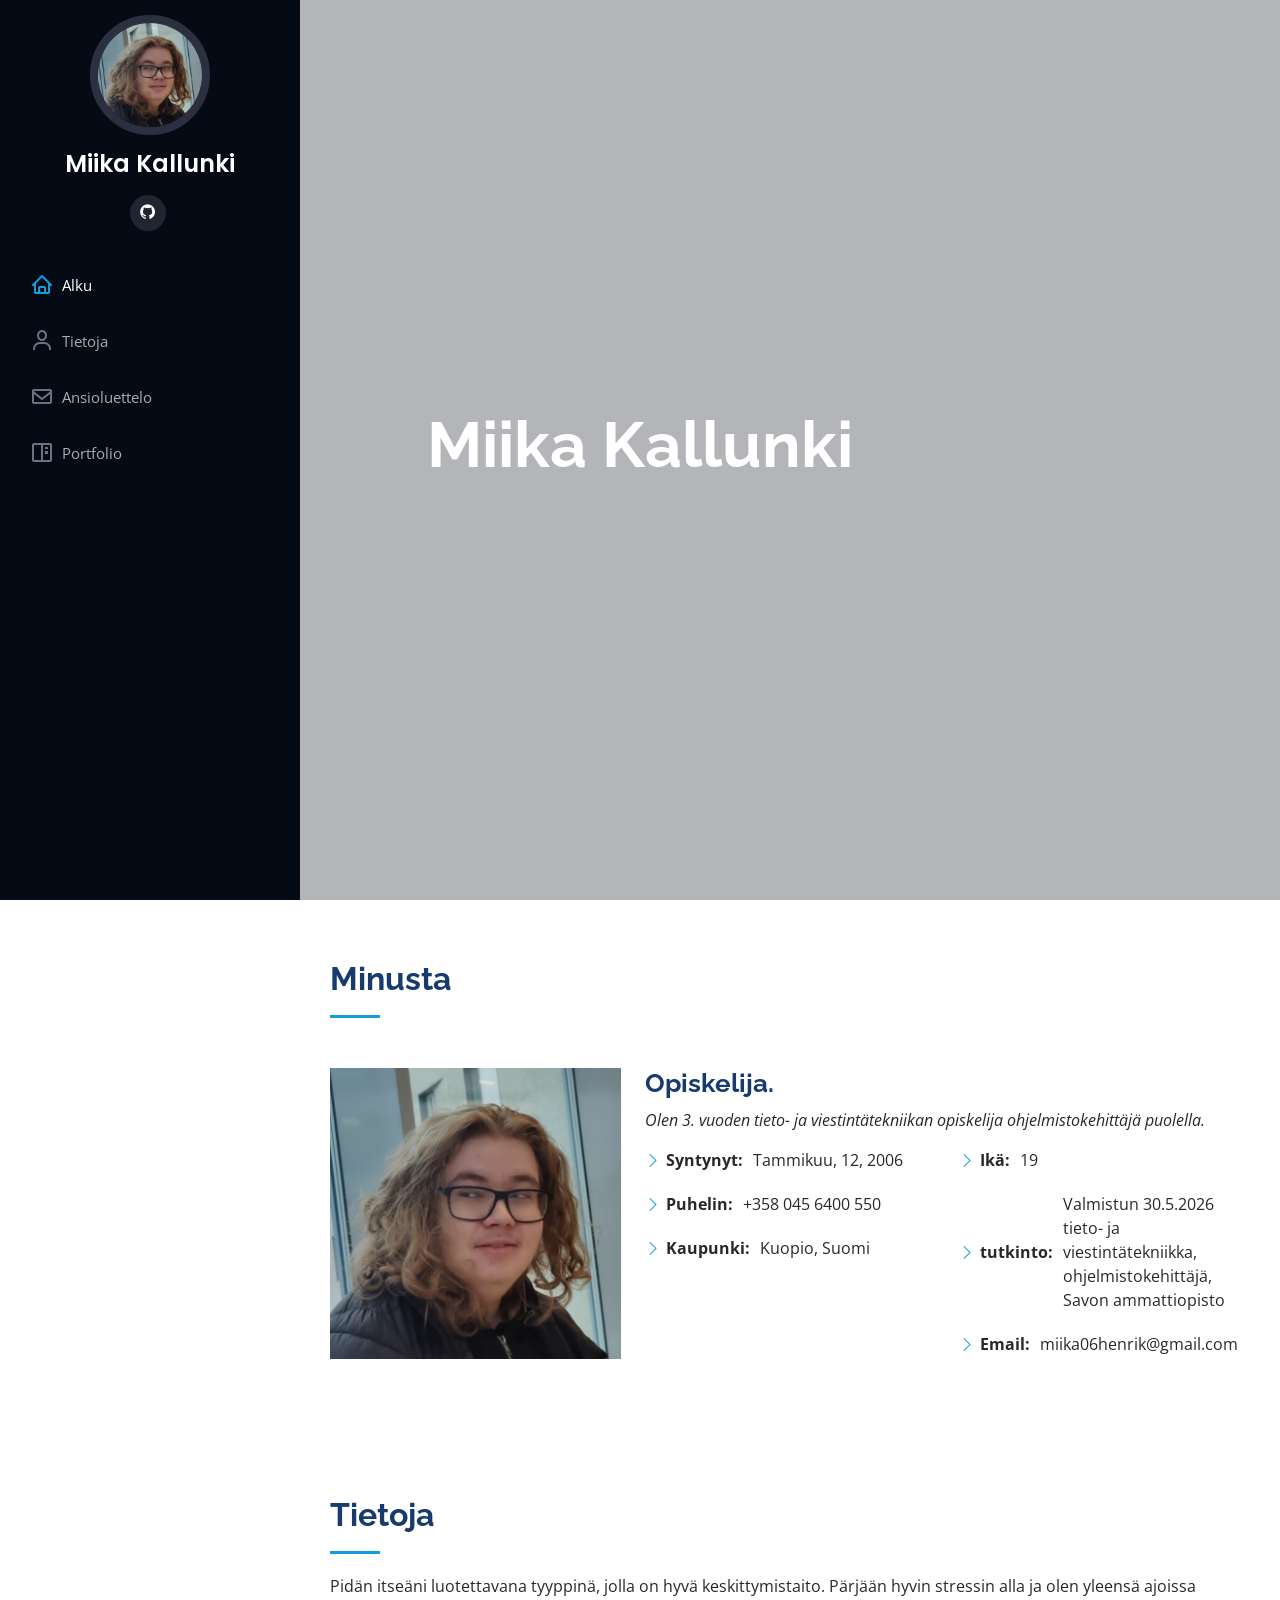
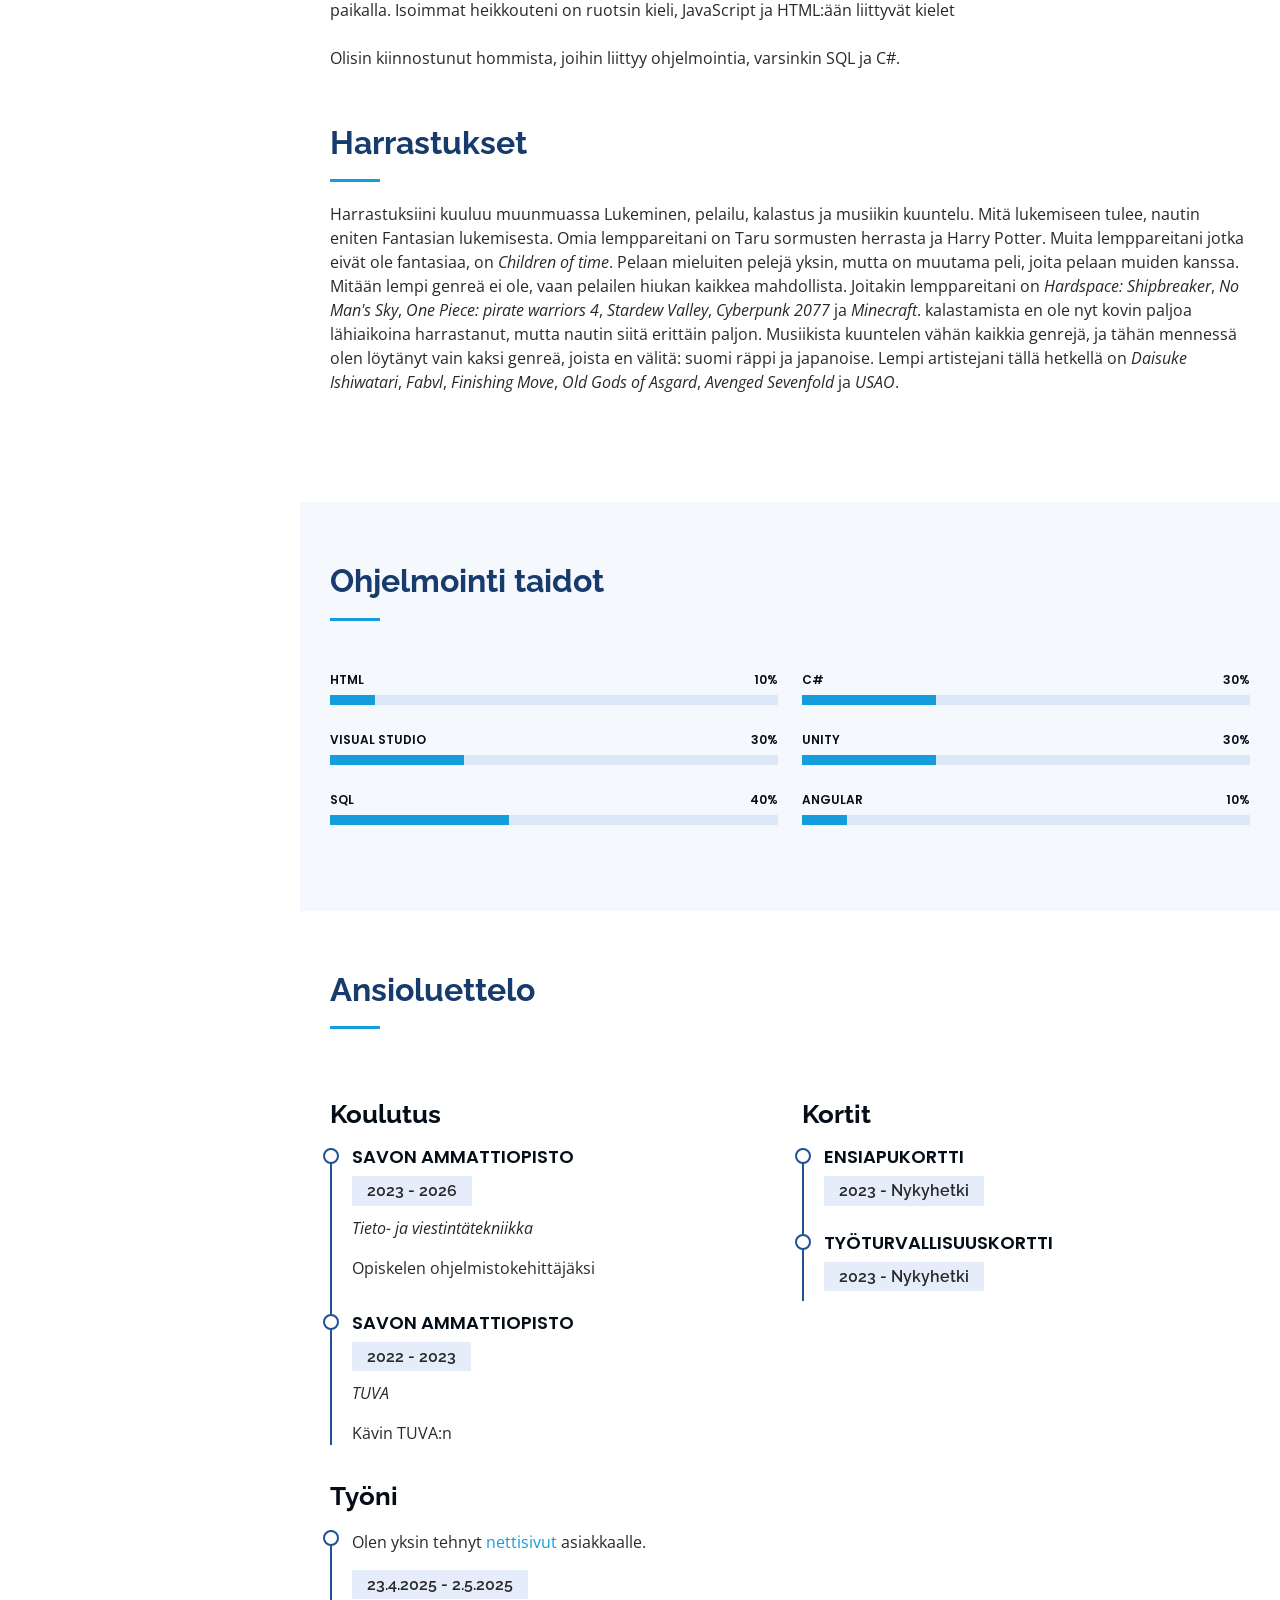
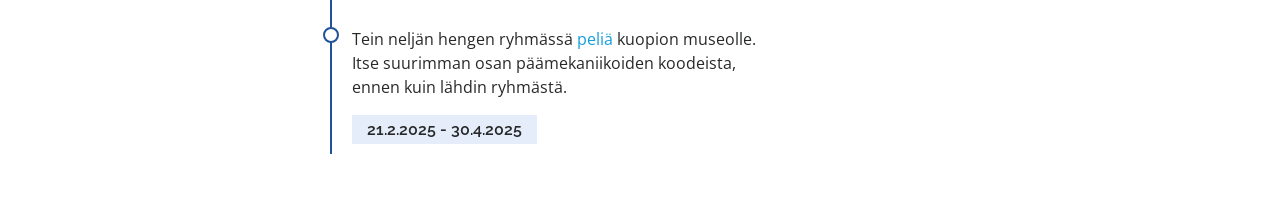
==== index.html @ 98d5ee0a "Update index.html" ====
<!DOCTYPE html>
<html lang="en">

<head>
  <meta charset="utf-8">
  <meta content="width=device-width, initial-scale=1.0" name="viewport">

  <title>Miikan CV-sivut</title>
  <meta content="" name="description">
  <meta content="" name="keywords">
  
  <!-- Google Fonts -->
  <link href="https://fonts.googleapis.com/css?family=Open+Sans:300,300i,400,400i,600,600i,700,700i|Raleway:300,300i,400,400i,500,500i,600,600i,700,700i|Poppins:300,300i,400,400i,500,500i,600,600i,700,700i" rel="stylesheet">

  <!-- Vendor CSS Files -->
  <link href="assets/vendor/aos/aos.css" rel="stylesheet">
  <link href="assets/vendor/bootstrap/css/bootstrap.min.css" rel="stylesheet">
  <link href="assets/vendor/bootstrap-icons/bootstrap-icons.css" rel="stylesheet">
  <link href="assets/vendor/boxicons/css/boxicons.min.css" rel="stylesheet">
  <link href="assets/vendor/glightbox/css/glightbox.min.css" rel="stylesheet">
  <link href="assets/vendor/swiper/swiper-bundle.min.css" rel="stylesheet">

  <!-- Template Main CSS File -->
  <link href="assets/css/style.css" rel="stylesheet">

  <!-- =======================================================
  * Template Name: iPortfolio
  * Template URL: https://bootstrapmade.com/iportfolio-bootstrap-portfolio-websites-template/
  * Updated: Mar 17 2024 with Bootstrap v5.3.3
  * Author: BootstrapMade.com
  * License: https://bootstrapmade.com/license/
  ======================================================== -->
</head>

<body>

  <!-- ======= Mobile nav toggle button ======= -->
  <i class="bi bi-list mobile-nav-toggle d-xl-none"></i>

  <!-- ======= Header ======= -->
  <header id="header">
    <div class="d-flex flex-column">

      <div class="profile">
        <img src="assets/img/Profile.jpg" alt="" class="img-fluid rounded-circle">
        <h1 class="text-light"><a href="index.html">Miika Kallunki</a></h1>
        <div class="social-links mt-3 text-center">
          <a href="https://github.com/Vassilum" class="google-plus"><i class="bx bxl-github"></i></a>
         <!-- <a href="#" class="linkedin"><i class="bx bxl-linkedin"></i></a> -->
        </div>
      </div>

      <nav id="navbar" class="nav-menu navbar">
        <ul>
          <li><a href="#hero" class="nav-link scrollto active"><i class="bx bx-home"></i> <span>Alku</span></a></li>
          <li><a href="#about" class="nav-link scrollto"><i class="bx bx-user"></i> <span>Tietoja</span></a></li>
          <li><a href="#resume" class="nav-link scrollto"><i class="bx bx-envelope"></i> <span>Ansioluettelo</span></a></li>
          <li><a href="#portfolio" class="nav-link scrollto"><i class="bx bx-book-content"></i> <span>Portfolio</span></a></li>
        </ul>
      </nav><!-- .nav-menu -->
    </div>
  </header><!-- End Header -->

  <!-- ======= Hero Section ======= -->
  <section id="hero" class="d-flex flex-column justify-content-center align-items-center">
    <div class="hero-container" data-aos="fade-in">
      <h1>Miika Kallunki</h1>
      <!--<p><span class="typed" data-typed-items=""></span></p> -->
    </div>
  </section><!-- End Hero -->

  <main id="main">

    <!-- ======= About Section ======= -->
    <section id="about" class="about">
      <div class="container">

        <div class="section-title">
          <h2>Minusta</h2>
        </div>

        <div class="row">
          <div class="col-lg-4" data-aos="fade-right">
            <img src="assets/img/Profile.jpg" class="img-fluid" alt=""> 
          </div>
          <div class="col-lg-8 pt-4 pt-lg-0 content" data-aos="fade-left">
            <h3>Opiskelija.</h3>
            <p class="fst-italic">
              Olen 3. vuoden tieto- ja viestintätekniikan opiskelija ohjelmistokehittäjä puolella.
            </p>
            <div class="row">
              <div class="col-lg-6">
                <ul>
                  <li><i class="bi bi-chevron-right"></i> <strong>Syntynyt:</strong> <span>Tammikuu, 12, 2006</span></li>
                  <li><i class="bi bi-chevron-right"></i> <strong>Puhelin:</strong> <span>+358 045 6400 550</span></li>
                  <li><i class="bi bi-chevron-right"></i> <strong>Kaupunki:</strong> <span>Kuopio, Suomi</span></li>
                </ul>
              </div>
              <div class="col-lg-6">
                <ul>
                  <li><i class="bi bi-chevron-right"></i> <strong>Ikä:</strong> <span>19</span></li>
                  <li><i class="bi bi-chevron-right"></i> <strong>tutkinto:</strong> <span>Valmistun 30.5.2026 tieto- ja viestintätekniikka, ohjelmistokehittäjä, Savon ammattiopisto</span></li>
                  <li><i class="bi bi-chevron-right"></i> <strong>Email:</strong> <span>miika06henrik@gmail.com</span></li>
                </ul>
              </div>
            </div>
            <p>
                
            </p>
          </div>
        </div>

      </div>
    </section><!-- End About Section -->

    <!-- ======= Facts Section ======= -->
    <section id="facts" class="facts">
      <div class="container">

        <div class="section-title">
          <h2>Tietoja</h2>
          <p><php> <echo>Pidän itseäni luotettavana tyyppinä, jolla on hyvä keskittymistaito. Pärjään hyvin stressin alla ja olen yleensä ajoissa paikalla. Isoimmat heikkouteni on ruotsin kieli, JavaScript ja HTML:ään liittyvät kielet</echo></php></p> <br>
          <p>Olisin kiinnostunut hommista, joihin liittyy ohjelmointia, varsinkin SQL ja C#.</p><br>
        </div>
        <div class="section-title">
          <h2>Harrastukset</h2>
            <p>
              <php>
                <echo>
                  Harrastuksiini kuuluu muunmuassa Lukeminen, pelailu, kalastus ja musiikin kuuntelu.
                </echo>
                <echo>
                  Mitä lukemiseen tulee, nautin eniten Fantasian lukemisesta. Omia lemppareitani on Taru sormusten herrasta ja Harry Potter. Muita lemppareitani jotka eivät ole fantasiaa, on <i>Children of time</i>.
                </echo>
                <echo>
                  Pelaan mieluiten pelejä yksin, mutta on muutama peli, joita pelaan muiden kanssa. Mitään lempi genreä ei ole, vaan pelailen hiukan kaikkea mahdollista. Joitakin lemppareitani on <i>Hardspace: Shipbreaker</i>, 
                  <i>No Man's Sky</i>, <i>One Piece: pirate warriors 4</i>, <i>Stardew Valley</i>, <i>Cyberpunk 2077</i> ja <i>Minecraft</i>.
                </echo>
                <echo>
                  kalastamista en ole nyt kovin paljoa lähiaikoina harrastanut, mutta nautin siitä erittäin paljon.
                </echo>
                <echo>
                  Musiikista kuuntelen vähän kaikkia genrejä, ja tähän mennessä olen löytänyt vain kaksi genreä, joista en välitä: suomi räppi ja japanoise. Lempi artistejani tällä hetkellä on <i>Daisuke Ishiwatari</i>, <i>Fabvl</i>, <i>Finishing Move</i>,
                  <i>Old Gods of Asgard</i>, <i>Avenged Sevenfold</i> ja <i>USAO</i>.
                </echo>
              </php>
            </p> 
          <br>
          <p>
            
          </p>
          <br>
        </div>
      </div>
    </section><!-- End Facts Section -->

    <!-- ======= Skills Section ======= -->
    <section id="skills" class="skills section-bg">
      <div class="container">

        <div class="section-title">
          <h2>Ohjelmointi taidot</h2>        
        </div>

        <div class="row skills-content">

          <div class="col-lg-6" data-aos="fade-up">

            <div class="progress">
              <span class="skill">Html <i class="val">10%</i></span>
              <div class="progress-bar-wrap">
                <div class="progress-bar" role="progressbar" aria-valuenow="10" aria-valuemin="0" aria-valuemax="100"></div>
              </div>
            </div>

            <div class="progress">
              <span class="skill">Visual Studio <i class="val">30%</i></span>
              <div class="progress-bar-wrap">
                <div class="progress-bar" role="progressbar" aria-valuenow="30" aria-valuemin="0" aria-valuemax="100"></div>
              </div>
            </div>

                        <div class="progress">
              <span class="skill">SQL<i class="val">40%</i></span>
              <div class="progress-bar-wrap">
                <div class="progress-bar" role="progressbar" aria-valuenow="40" aria-valuemin="0" aria-valuemax="100"></div>
              </div>
            </div>

          </div>

          <div class="col-lg-6" data-aos="fade-up" data-aos-delay="100">

            <div class="progress">
              <span class="skill">C# <i class="val">30%</i></span>
              <div class="progress-bar-wrap">
                <div class="progress-bar" role="progressbar" aria-valuenow="30" aria-valuemin="0" aria-valuemax="100"></div>
              </div>
            </div>

            <div class="progress">
              <span class="skill">Unity <i class="val">30%</i></span>
              <div class="progress-bar-wrap">
                <div class="progress-bar" role="progressbar" aria-valuenow="30" aria-valuemin="0" aria-valuemax="100"></div>
              </div>
            </div>

            <div class="progress">
              <span class="skill">Angular <i class="val">10%</i></span>
              <div class="progress-bar-wrap">
                <div class="progress-bar" role="progressbar" aria-valuenow="10" aria-valuemin="0" aria-valuemax="100"></div>
              </div>
            </div>

          </div>

        </div>

      </div>
    </section><!-- End Skills Section -->

    <!-- ======= Resume Section ======= -->
    <section id="resume" class="resume">
      <div class="container">

        <div class="section-title">
          <h2>Ansioluettelo</h2>
          </div>

        <div class="row">
          <div class="col-lg-6" data-aos="fade-up">

            <h3 class="resume-title">Koulutus</h3>
            <div class="resume-item">
              <h4>Savon ammattiopisto</h4>
              <h5>2023 - 2026</h5>
              <p><em>Tieto- ja viestintätekniikka</em></p>
              <p>Opiskelen ohjelmistokehittäjäksi</p>
            </div>
            <div class="resume-item">
              <h4>Savon ammattiopisto</h4>
              <h5>2022 - 2023</h5>
              <p><em>TUVA</em></p>
              <p>Kävin TUVA:n  </p>
            </div>
          </div>
          <div class="col-lg-6" data-aos="fade-up" data-aos-delay="100">
            <h3 class="resume-title">Kortit</h3>
            <div class="resume-item">
              <h4>Ensiapukortti</h4>
              <h5>2023 - Nykyhetki</h5>
            </div>
            <div class="resume-item">
              <h4>Työturvallisuuskortti</h4>
              <h5>2023 - Nykyhetki</h5>
            </div>
          </div>
          <div class="col-lg-6" data-aos="fade-up" data-aos-delay="100">
            <h3 class="resume-title">Työni</h3>
            <div class="resume-item">
              <p>Olen yksin tehnyt <a href="https://hellittaen.fi/" target="_blank">nettisivut</a> asiakkaalle.</p>
              <h5>23.4.2025 - 2.5.2025</h5>
            </div>
            <div class="resume-item">
              <p>Tein neljän hengen ryhmässä <a href="https://vassilum.itch.io/museum-demo?secret=z2NEr09Q3dQIlM4OSrsO263rThw" target="_blank">peliä</a> kuopion museolle. Itse suurimman osan päämekaniikoiden koodeista, ennen kuin lähdin ryhmästä.</p>
              <h5>21.2.2025 - 30.4.2025</h5>
            </div>
          </div>
        </div>

      </div>
    </section><!-- End Resume Section -->

    <!-- ======= Portfolio Section ======= -->
  <!--  <section id="portfolio" class="portfolio section-bg">
      <div class="container">

        <div class="section-title">
          <h2>Portfolio</h2>
          <p>Olen yksin tehnyt <a href="https://hellittaen.fi/" target="_blank">nettisivut</a> asiakkaalle. </p>
          <p>Tein neljän hengen ryhmässä <a href="https://vassilum.itch.io/museum-demo?secret=z2NEr09Q3dQIlM4OSrsO263rThw" target="_blank">peliä</a> kuopion museolle. Itse suurimman osan päämekaniikoiden koodeista, ennen kuin lähdin ryhmästä.</p>
        </div>
      </div>
    </section>    
    <!-- End Portfolio Section -->

    <!-- ======= Services Section ======= -->
    <!--- <section id="services" class="services">
      <div class="container">

        <div class="section-title">
          <h2>Koulu</h2>
          <p>Käyn koulua Savon ammattiopistossa</p>
          <p><iframe src="https://www.google.com/maps/embed?pb=!1m14!1m12!1m3!1d14542.088757315216!2d27.618207899999994!3d62.896456199999996!2m3!1f0!2f0!3f0!3m2!1i1024!2i768!4f13.1!5e0!3m2!1sfi!2sfi!4v1713850083255!5m2!1sfi!2sfi" width="600" height="450" style="border:0;" allowfullscreen="" loading="lazy" referrerpolicy="no-referrer-when-downgrade"></iframe></p>
        </div>
      </div>
    </section> -->
    
    <!-- End Services Section -->

    <!-- ======= Testimonials Section ======= -->
   <!-- <section id="testimonials" class="testimonials section-bg">
      <div class="container">

        <div class="section-title">
          <h2>Testimonials</h2>
          <p>Magnam dolores commodi suscipit. Necessitatibus eius consequatur ex aliquid fuga eum quidem. Sit sint consectetur velit. Quisquam quos quisquam cupiditate. Et nemo qui impedit suscipit alias ea. Quia fugiat sit in iste officiis commodi quidem hic quas.</p>
        </div>

        <div class="testimonials-slider swiper" data-aos="fade-up" data-aos-delay="100">
          <div class="swiper-wrapper">

            <div class="swiper-slide">
              <div class="testimonial-item" data-aos="fade-up">
                <p>
                  <i class="bx bxs-quote-alt-left quote-icon-left"></i>
                  Proin iaculis purus consequat sem cure digni ssim donec porttitora entum suscipit rhoncus. Accusantium quam, ultricies eget id, aliquam eget nibh et. Maecen aliquam, risus at semper.
                  <i class="bx bxs-quote-alt-right quote-icon-right"></i>
                </p>
                <img src="assets/img/testimonials/testimonials-1.jpg" class="testimonial-img" alt="">
                <h3>Saul Goodman</h3>
                <h4>Ceo &amp; Founder</h4>
              </div>
            </div>  <-- End testimonial item --

            <div class="swiper-slide">
              <div class="testimonial-item" data-aos="fade-up" data-aos-delay="100">
                <p>
                  <i class="bx bxs-quote-alt-left quote-icon-left"></i>
                  Export tempor illum tamen malis malis eram quae irure esse labore quem cillum quid cillum eram malis quorum velit fore eram velit sunt aliqua noster fugiat irure amet legam anim culpa.
                  <i class="bx bxs-quote-alt-right quote-icon-right"></i>
                </p>
                <img src="assets/img/testimonials/testimonials-2.jpg" class="testimonial-img" alt="">
                <h3>Sara Wilsson</h3>
                <h4>Designer</h4>
              </div>
            </div>  <-- End testimonial item --

            <div class="swiper-slide">
              <div class="testimonial-item" data-aos="fade-up" data-aos-delay="200">
                <p>
                  <i class="bx bxs-quote-alt-left quote-icon-left"></i>
                  Enim nisi quem export duis labore cillum quae magna enim sint quorum nulla quem veniam duis minim tempor labore quem eram duis noster aute amet eram fore quis sint minim.
                  <i class="bx bxs-quote-alt-right quote-icon-right"></i>
                </p>
                <img src="assets/img/testimonials/testimonials-3.jpg" class="testimonial-img" alt="">
                <h3>Jena Karlis</h3>
                <h4>Store Owner</h4>
              </div>
            </div>  <-- End testimonial item --

            <div class="swiper-slide">
              <div class="testimonial-item" data-aos="fade-up" data-aos-delay="300">
                <p>
                  <i class="bx bxs-quote-alt-left quote-icon-left"></i>
                  Fugiat enim eram quae cillum dolore dolor amet nulla culpa multos export minim fugiat minim velit minim dolor enim duis veniam ipsum anim magna sunt elit fore quem dolore labore illum veniam.
                  <i class="bx bxs-quote-alt-right quote-icon-right"></i>
                </p>
                <img src="assets/img/testimonials/testimonials-4.jpg" class="testimonial-img" alt="">
                <h3>Matt Brandon</h3>
                <h4>Freelancer</h4>
              </div>
            </div>  <-- End testimonial item -->
              <!--
            <div class="swiper-slide">
              <div class="testimonial-item" data-aos="fade-up" data-aos-delay="400">
                <p>
                  <i class="bx bxs-quote-alt-left quote-icon-left"></i>
                  Quis quorum aliqua sint quem legam fore sunt eram irure aliqua veniam tempor noster veniam enim culpa labore duis sunt culpa nulla illum cillum fugiat legam esse veniam culpa fore nisi cillum quid.
                  <i class="bx bxs-quote-alt-right quote-icon-right"></i>
                </p>
                <img src="assets/img/testimonials/testimonials-5.jpg" class="testimonial-img" alt="">
                <h3>John Larson</h3>
                <h4>Entrepreneur</h4>
              </div>
            </div>
            <-- End testimonial item ->

          </div>
          <div class="swiper-pagination"></div>
        </div>

      </div>
    </section>      
    
    <-- End Testimonials Section -->

  </main><!-- End #main -->

  <a href="#" class="back-to-top d-flex align-items-center justify-content-center"><i class="bi bi-arrow-up-short"></i></a>

  <!-- Vendor JS Files -->
  <script src="assets/vendor/purecounter/purecounter_vanilla.js"></script>
  <script src="assets/vendor/aos/aos.js"></script>
  <script src="assets/vendor/bootstrap/js/bootstrap.bundle.min.js"></script>
  <script src="assets/vendor/glightbox/js/glightbox.min.js"></script>
  <script src="assets/vendor/isotope-layout/isotope.pkgd.min.js"></script>
  <script src="assets/vendor/swiper/swiper-bundle.min.js"></script>
  <script src="assets/vendor/typed.js/typed.umd.js"></script>
  <script src="assets/vendor/waypoints/noframework.waypoints.js"></script>
  <script src="assets/vendor/php-email-form/validate.js"></script>

  <!-- Template Main JS File -->
  <script src="assets/js/main.js"></script>

</body>

</html>
---- assets/css/style.css ----
/**
* Template Name: iPortfolio
* Template URL: https://bootstrapmade.com/iportfolio-bootstrap-portfolio-websites-template/
* Updated: Mar 17 2024 with Bootstrap v5.3.3
* Author: BootstrapMade.com
* License: https://bootstrapmade.com/license/
*/

/*--------------------------------------------------------------
# General
--------------------------------------------------------------*/
body {
  font-family: "Open Sans", sans-serif;
  color: #272829;
}

a {
  color: #149ddd;
  text-decoration: none;
}

a:hover {
  color: #37b3ed;
  text-decoration: none;
}

h1,
h2,
h3,
h4,
h5,
h6 {
  font-family: "Raleway", sans-serif;
}

/*--------------------------------------------------------------
# Back to top button
--------------------------------------------------------------*/
.back-to-top {
  position: fixed;
  visibility: hidden;
  opacity: 0;
  right: 15px;
  bottom: 15px;
  z-index: 996;
  background: #149ddd;
  width: 40px;
  height: 40px;
  border-radius: 50px;
  transition: all 0.4s;
}

.back-to-top i {
  font-size: 28px;
  color: #fff;
  line-height: 0;
}

.back-to-top:hover {
  background: #2eafec;
  color: #fff;
}

.back-to-top.active {
  visibility: visible;
  opacity: 1;
}

/*--------------------------------------------------------------
# Header
--------------------------------------------------------------*/
#header {
  position: fixed;
  top: 0;
  left: 0;
  bottom: 0;
  width: 300px;
  transition: all ease-in-out 0.5s;
  z-index: 9997;
  transition: all 0.5s;
  padding: 0 15px;
  background: #040b14;
  overflow-y: auto;
}

#header .profile img {
  margin: 15px auto;
  display: block;
  width: 120px;
  border: 8px solid #2c2f3f;
}

#header .profile h1 {
  font-size: 24px;
  margin: 0;
  padding: 0;
  font-weight: 600;
  -moz-text-align-last: center;
  text-align-last: center;
  font-family: "Poppins", sans-serif;
}

#header .profile h1 a,
#header .profile h1 a:hover {
  color: #fff;
  text-decoration: none;
}

#header .profile .social-links a {
  font-size: 18px;
  display: inline-block;
  background: #212431;
  color: #fff;
  line-height: 1;
  padding: 8px 0;
  margin-right: 4px;
  border-radius: 50%;
  text-align: center;
  width: 36px;
  height: 36px;
  transition: 0.3s;
}

#header .profile .social-links a:hover {
  background: #149ddd;
  color: #fff;
  text-decoration: none;
}

#main {
  margin-left: 300px;
}

.container,
.container-fluid {
  padding-left: 30px;
  padding-right: 30px;
}

@media (max-width: 1199px) {
  #header {
    left: -300px;
  }

  #main {
    margin-left: 0;
  }

  .container,
  .container-fluid {
    padding-left: 12px;
    padding-right: 12px;
  }
}

/*--------------------------------------------------------------
# Navigation Menu
--------------------------------------------------------------*/
/* Desktop Navigation */
.nav-menu {
  padding: 30px 0 0 0;
}

.nav-menu * {
  margin: 0;
  padding: 0;
  list-style: none;
}

.nav-menu>ul>li {
  position: relative;
  white-space: nowrap;
}

.nav-menu a,
.nav-menu a:focus {
  display: flex;
  align-items: center;
  color: #a8a9b4;
  padding: 12px 15px;
  margin-bottom: 8px;
  transition: 0.3s;
  font-size: 15px;
}

.nav-menu a i,
.nav-menu a:focus i {
  font-size: 24px;
  padding-right: 8px;
  color: #6f7180;
}

.nav-menu a:hover,
.nav-menu .active,
.nav-menu .active:focus,
.nav-menu li:hover>a {
  text-decoration: none;
  color: #fff;
}

.nav-menu a:hover i,
.nav-menu .active i,
.nav-menu .active:focus i,
.nav-menu li:hover>a i {
  color: #149ddd;
}

/* Mobile Navigation */
.mobile-nav-toggle {
  position: fixed;
  right: 15px;
  top: 15px;
  z-index: 9998;
  border: 0;
  font-size: 24px;
  transition: all 0.4s;
  outline: none !important;
  background-color: #149ddd;
  color: #fff;
  width: 40px;
  height: 40px;
  display: inline-flex;
  align-items: center;
  justify-content: center;
  line-height: 0;
  border-radius: 50px;
  cursor: pointer;
}

.mobile-nav-active {
  overflow: hidden;
}

.mobile-nav-active #header {
  left: 0;
}

/*--------------------------------------------------------------
# Hero Section
--------------------------------------------------------------*/
#hero {
  width: 100%;
  height: 100vh;
  background: url("assets/img/Herobg.jpg") top center;
  background-size: cover;
}

#hero:before {
  content: "";
  background: rgba(5, 13, 24, 0.3);
  position: absolute;
  bottom: 0;
  top: 0;
  left: 0;
  right: 0;
  z-index: 1;
}

#hero .hero-container {
  position: relative;
  z-index: 2;
  min-width: 300px;
}

#hero h1 {
  margin: 0 0 10px 0;
  font-size: 64px;
  font-weight: 700;
  line-height: 56px;
  color: #fff;
}

#hero p {
  color: #fff;
  margin-bottom: 50px;
  font-size: 26px;
  font-family: "Poppins", sans-serif;
}

#hero p span {
  color: #fff;
  padding-bottom: 4px;
  letter-spacing: 1px;
  border-bottom: 3px solid #149ddd;
}

@media (min-width: 1024px) {
  #hero {
    background-attachment: fixed;
  }
}

@media (max-width: 768px) {
  #hero h1 {
    font-size: 28px;
    line-height: 36px;
  }

  #hero h2 {
    font-size: 18px;
    line-height: 24px;
    margin-bottom: 30px;
  }
}

/*--------------------------------------------------------------
# Sections General
--------------------------------------------------------------*/
section {
  padding: 60px 0;
  overflow: hidden;
}

.section-bg {
  background: #f5f8fd;
}

.section-title {
  padding-bottom: 30px;
}

.section-title h2 {
  font-size: 32px;
  font-weight: bold;
  margin-bottom: 20px;
  padding-bottom: 20px;
  position: relative;
  color: #173b6c;
}

.section-title h2::after {
  content: "";
  position: absolute;
  display: block;
  width: 50px;
  height: 3px;
  background: #149ddd;
  bottom: 0;
  left: 0;
}

.section-title p {
  margin-bottom: 0;
}

/*--------------------------------------------------------------
# About
--------------------------------------------------------------*/
.about .content h3 {
  font-weight: 700;
  font-size: 26px;
  color: #173b6c;
}

.about .content ul {
  list-style: none;
  padding: 0;
}

.about .content ul li {
  margin-bottom: 20px;
  display: flex;
  align-items: center;
}

.about .content ul strong {
  margin-right: 10px;
}

.about .content ul i {
  font-size: 16px;
  margin-right: 5px;
  color: #149ddd;
  line-height: 0;
}

.about .content p:last-child {
  margin-bottom: 0;
}

/*--------------------------------------------------------------
# Facts
--------------------------------------------------------------*/
.facts {
  padding-bottom: 30px;
}

.facts .count-box {
  padding: 30px;
  width: 100%;
}

.facts .count-box i {
  display: block;
  font-size: 44px;
  color: #149ddd;
  float: left;
  line-height: 0;
}

.facts .count-box span {
  font-size: 48px;
  line-height: 40px;
  display: block;
  font-weight: 700;
  color: #050d18;
  margin-left: 60px;
}

.facts .count-box p {
  padding: 15px 0 0 0;
  margin: 0 0 0 60px;
  font-family: "Raleway", sans-serif;
  font-size: 14px;
  color: #122f57;
}

.facts .count-box a {
  font-weight: 600;
  display: block;
  margin-top: 20px;
  color: #122f57;
  font-size: 15px;
  font-family: "Poppins", sans-serif;
  transition: ease-in-out 0.3s;
}

.facts .count-box a:hover {
  color: #1f5297;
}

/*--------------------------------------------------------------
# Akills
--------------------------------------------------------------*/
.skills .progress {
  height: 60px;
  display: block;
  background: none;
  border-radius: 0;
}

.skills .progress .skill {
  padding: 0;
  margin: 0 0 6px 0;
  text-transform: uppercase;
  display: block;
  font-weight: 600;
  font-family: "Poppins", sans-serif;
  color: #050d18;
}

.skills .progress .skill .val {
  float: right;
  font-style: normal;
}

.skills .progress-bar-wrap {
  background: #dce8f8;
  height: 10px;
}

.skills .progress-bar {
  width: 1px;
  height: 10px;
  transition: 0.9s;
  background-color: #149ddd;
}

/*--------------------------------------------------------------
# Resume
--------------------------------------------------------------*/
.resume .resume-title {
  font-size: 26px;
  font-weight: 700;
  margin-top: 20px;
  margin-bottom: 20px;
  color: #050d18;
}

.resume .resume-item {
  padding: 0 0 20px 20px;
  margin-top: -2px;
  border-left: 2px solid #1f5297;
  position: relative;
}

.resume .resume-item h4 {
  line-height: 18px;
  font-size: 18px;
  font-weight: 600;
  text-transform: uppercase;
  font-family: "Poppins", sans-serif;
  color: #050d18;
  margin-bottom: 10px;
}

.resume .resume-item h5 {
  font-size: 16px;
  background: #e4edf9;
  padding: 5px 15px;
  display: inline-block;
  font-weight: 600;
  margin-bottom: 10px;
}

.resume .resume-item ul {
  padding-left: 20px;
}

.resume .resume-item ul li {
  padding-bottom: 10px;
}

.resume .resume-item:last-child {
  padding-bottom: 0;
}

.resume .resume-item::before {
  content: "";
  position: absolute;
  width: 16px;
  height: 16px;
  border-radius: 50px;
  left: -9px;
  top: 0;
  background: #fff;
  border: 2px solid #1f5297;
}

/*--------------------------------------------------------------
# Portfolio
--------------------------------------------------------------*/
.portfolio .portfolio-item {
  margin-bottom: 30px;
}

.portfolio #portfolio-flters {
  padding: 0;
  margin: 0 auto 35px auto;
  list-style: none;
  text-align: center;
  background: #fff;
  border-radius: 50px;
  padding: 2px 15px;
}

.portfolio #portfolio-flters li {
  cursor: pointer;
  display: inline-block;
  padding: 10px 15px 8px 15px;
  font-size: 14px;
  font-weight: 600;
  line-height: 1;
  text-transform: uppercase;
  color: #272829;
  margin-bottom: 5px;
  transition: all 0.3s ease-in-out;
}

.portfolio #portfolio-flters li:hover,
.portfolio #portfolio-flters li.filter-active {
  color: #149ddd;
}

.portfolio #portfolio-flters li:last-child {
  margin-right: 0;
}

.portfolio .portfolio-wrap {
  transition: 0.3s;
  position: relative;
  overflow: hidden;
  z-index: 1;
}

.portfolio .portfolio-wrap::before {
  content: "";
  background: rgba(255, 255, 255, 0.5);
  position: absolute;
  left: 0;
  right: 0;
  top: 0;
  bottom: 0;
  transition: all ease-in-out 0.3s;
  z-index: 2;
  opacity: 0;
}

.portfolio .portfolio-wrap .portfolio-links {
  opacity: 1;
  left: 0;
  right: 0;
  bottom: -60px;
  z-index: 3;
  position: absolute;
  transition: all ease-in-out 0.3s;
  display: flex;
  justify-content: center;
}

.portfolio .portfolio-wrap .portfolio-links a {
  color: #fff;
  font-size: 28px;
  text-align: center;
  background: rgba(20, 157, 221, 0.75);
  transition: 0.3s;
  width: 50%;
}

.portfolio .portfolio-wrap .portfolio-links a:hover {
  background: rgba(20, 157, 221, 0.95);
}

.portfolio .portfolio-wrap .portfolio-links a+a {
  border-left: 1px solid #37b3ed;
}

.portfolio .portfolio-wrap:hover::before {
  top: 0;
  left: 0;
  right: 0;
  bottom: 0;
  opacity: 1;
}

.portfolio .portfolio-wrap:hover .portfolio-links {
  opacity: 1;
  bottom: 0;
}

/*--------------------------------------------------------------
# Portfolio Details
--------------------------------------------------------------*/
.portfolio-details {
  padding-top: 40px;
}

.portfolio-details .portfolio-details-slider img {
  width: 100%;
}

.portfolio-details .portfolio-details-slider .swiper-pagination {
  margin-top: 20px;
  position: relative;
}

.portfolio-details .portfolio-details-slider .swiper-pagination .swiper-pagination-bullet {
  width: 12px;
  height: 12px;
  background-color: #fff;
  opacity: 1;
  border: 1px solid #149ddd;
}

.portfolio-details .portfolio-details-slider .swiper-pagination .swiper-pagination-bullet-active {
  background-color: #149ddd;
}

.portfolio-details .portfolio-info {
  padding: 30px;
  box-shadow: 0px 0 30px rgba(5, 13, 24, 0.08);
}

.portfolio-details .portfolio-info h3 {
  font-size: 22px;
  font-weight: 700;
  margin-bottom: 20px;
  padding-bottom: 20px;
  border-bottom: 1px solid #eee;
}

.portfolio-details .portfolio-info ul {
  list-style: none;
  padding: 0;
  font-size: 15px;
}

.portfolio-details .portfolio-info ul li+li {
  margin-top: 10px;
}

.portfolio-details .portfolio-description {
  padding-top: 30px;
}

.portfolio-details .portfolio-description h2 {
  font-size: 26px;
  font-weight: 700;
  margin-bottom: 20px;
}

.portfolio-details .portfolio-description p {
  padding: 0;
}

/*--------------------------------------------------------------
# Services
--------------------------------------------------------------*/
.services .icon-box {
  margin-bottom: 20px;
}

.services .icon {
  float: left;
  display: flex;
  align-items: center;
  justify-content: center;
  width: 54px;
  height: 54px;
  background: #149ddd;
  border-radius: 50%;
  transition: 0.5s;
  border: 1px solid #149ddd;
}

.services .icon i {
  color: #fff;
  font-size: 24px;
  line-height: 0;
}

.services .icon-box:hover .icon {
  background: #fff;
}

.services .icon-box:hover .icon i {
  color: #149ddd;
}

.services .title {
  margin-left: 80px;
  font-weight: 700;
  margin-bottom: 15px;
  font-size: 18px;
}

.services .title a {
  color: #343a40;
}

.services .title a:hover {
  color: #149ddd;
}

.services .description {
  margin-left: 80px;
  line-height: 24px;
  font-size: 14px;
}

/*--------------------------------------------------------------
# Testimonials
--------------------------------------------------------------*/
.testimonials .testimonials-carousel,
.testimonials .testimonials-slider {
  overflow: hidden;
}

.testimonials .testimonial-item {
  box-sizing: content-box;
  text-align: center;
  min-height: 320px;
}

.testimonials .testimonial-item .testimonial-img {
  width: 90px;
  border-radius: 50%;
  margin: 0 auto;
}

.testimonials .testimonial-item h3 {
  font-size: 18px;
  font-weight: bold;
  margin: 10px 0 5px 0;
  color: #111;
}

.testimonials .testimonial-item h4 {
  font-size: 14px;
  color: #999;
  margin: 0;
}

.testimonials .testimonial-item .quote-icon-left,
.testimonials .testimonial-item .quote-icon-right {
  color: #c3e8fa;
  font-size: 26px;
}

.testimonials .testimonial-item .quote-icon-left {
  display: inline-block;
  left: -5px;
  position: relative;
}

.testimonials .testimonial-item .quote-icon-right {
  display: inline-block;
  right: -5px;
  position: relative;
  top: 10px;
}

.testimonials .testimonial-item p {
  font-style: italic;
  margin: 0 15px 15px 15px;
  padding: 20px;
  background: #fff;
  position: relative;
  margin-bottom: 35px;
  border-radius: 6px;
  box-shadow: 0px 2px 15px rgba(0, 0, 0, 0.1);
}

.testimonials .testimonial-item p::after {
  content: "";
  width: 0;
  height: 0;
  border-top: 20px solid #fff;
  border-right: 20px solid transparent;
  border-left: 20px solid transparent;
  position: absolute;
  bottom: -20px;
  left: calc(50% - 20px);
}

.testimonials .swiper-pagination {
  margin-top: 20px;
  position: relative;
}

.testimonials .swiper-pagination .swiper-pagination-bullet {
  width: 12px;
  height: 12px;
  background-color: #fff;
  opacity: 1;
  border: 1px solid #149ddd;
}

.testimonials .swiper-pagination .swiper-pagination-bullet-active {
  background-color: #149ddd;
}
/*--------------------------------------------------------------
# Breadcrumbs
--------------------------------------------------------------*/
.breadcrumbs {
  padding: 20px 0;
  background: #f9f9f9;
}

.breadcrumbs h2 {
  font-size: 26px;
  font-weight: 300;
}

.breadcrumbs ol {
  display: flex;
  flex-wrap: wrap;
  list-style: none;
  padding: 0;
  margin: 0;
  font-size: 15px;
}

.breadcrumbs ol li+li {
  padding-left: 10px;
}

.breadcrumbs ol li+li::before {
  display: inline-block;
  padding-right: 10px;
  color: #0e2442;
  content: "/";
}

@media (max-width: 768px) {
  .breadcrumbs .d-flex {
    display: block !important;
  }

  .breadcrumbs ol {
    display: block;
  }

  .breadcrumbs ol li {
    display: inline-block;
  }
}

/*--------------------------------------------------------------
# Footer
--------------------------------------------------------------*/
#footer {
  padding: 15px;
  color: #f4f6fd;
  font-size: 14px;
  position: fixed;
  left: 0;
  bottom: 0;
  width: 300px;
  z-index: 9999;
  background: #040b14;
}

#footer .copyright {
  text-align: center;
}

#footer .credits {
  padding-top: 5px;
  text-align: center;
  font-size: 13px;
  color: #eaebf0;
}

@media (max-width: 1199px) {
  #footer {
    position: static;
    width: auto;
    padding-right: 20px 15px;
  }
}
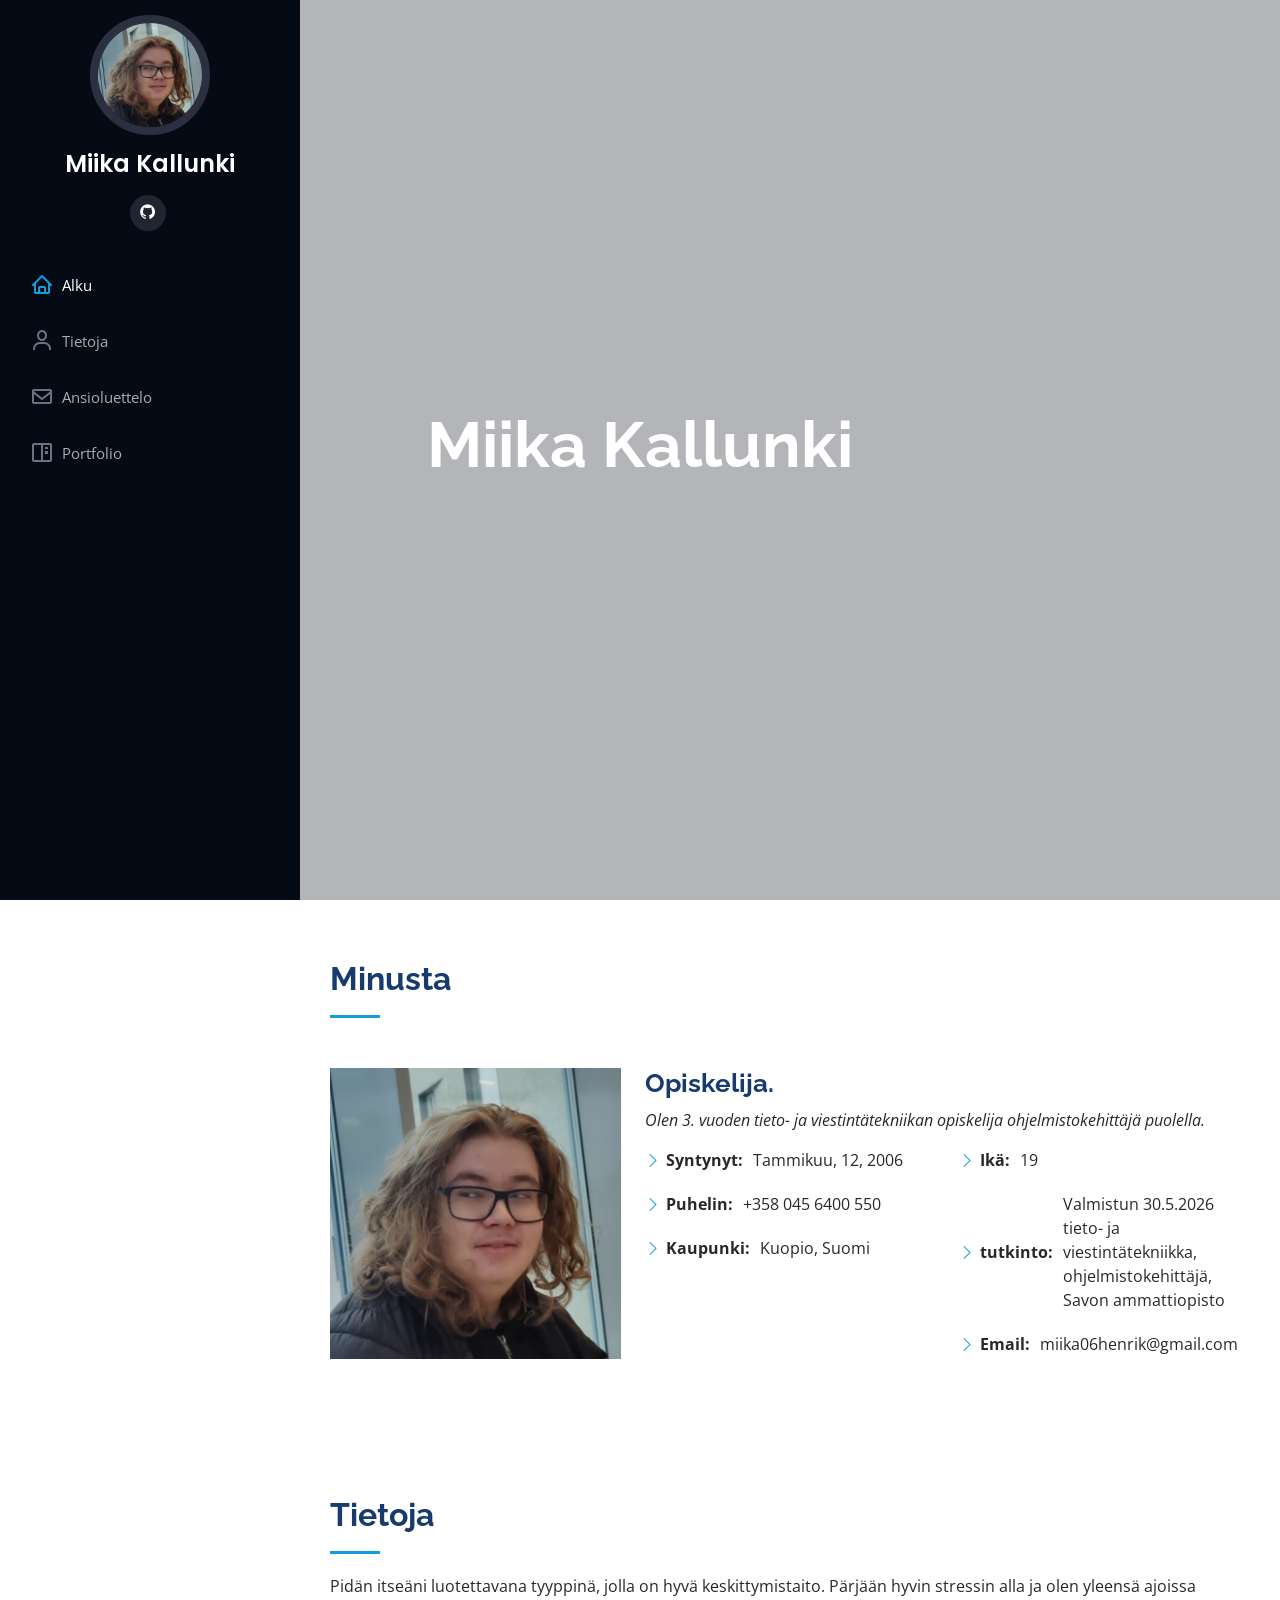
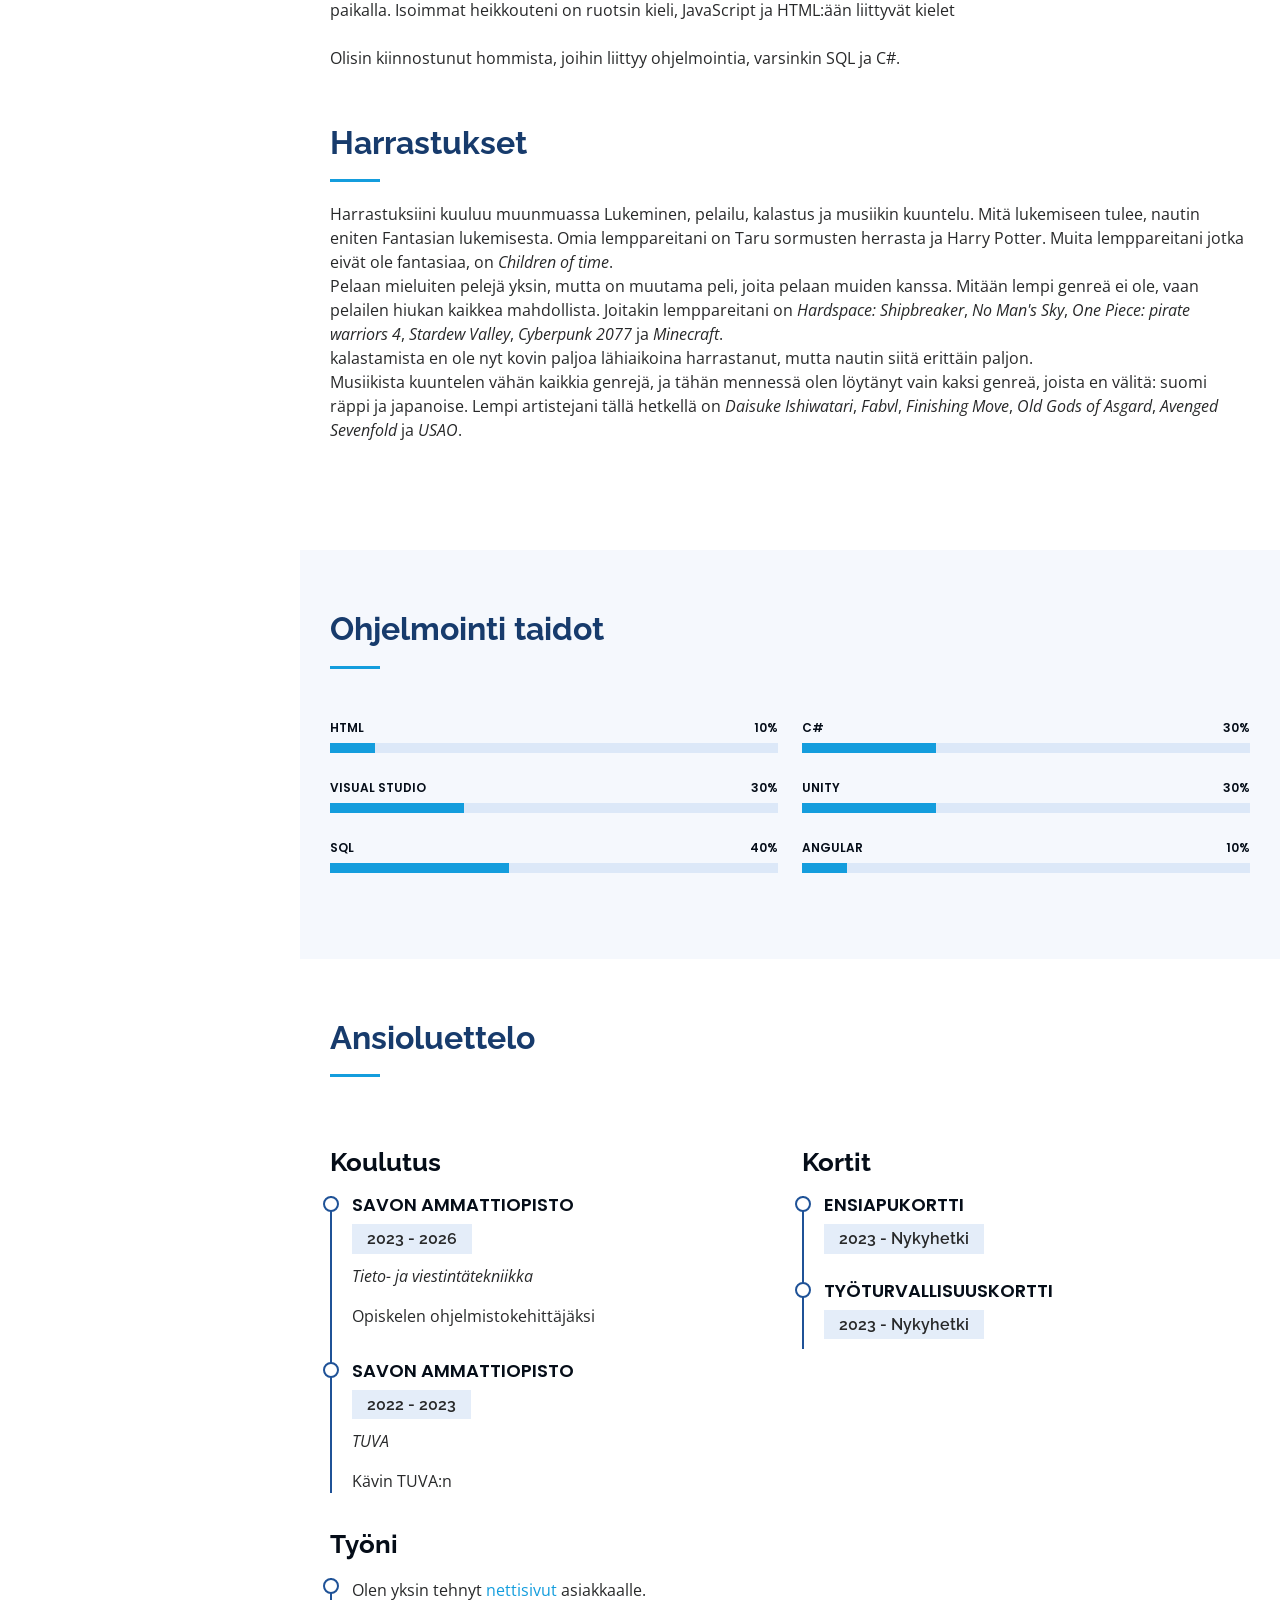
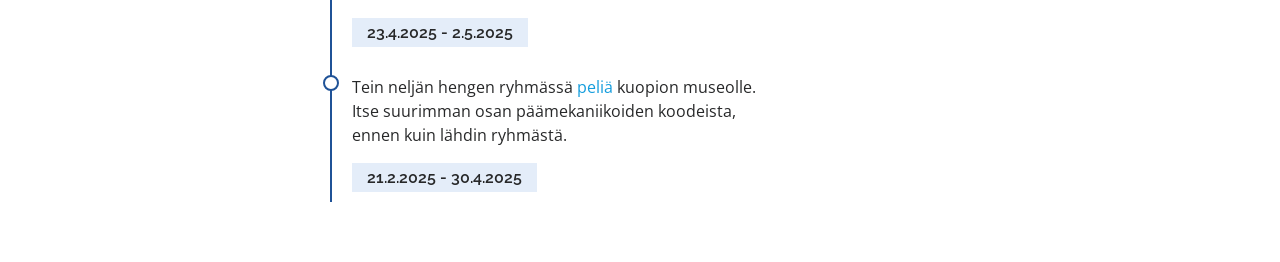
==== commit 85145a62: "Update index.html" ====
--- a/index.html
+++ b/index.html
@@ -132,13 +132,16 @@
                 <echo>
                   Mitä lukemiseen tulee, nautin eniten Fantasian lukemisesta. Omia lemppareitani on Taru sormusten herrasta ja Harry Potter. Muita lemppareitani jotka eivät ole fantasiaa, on <i>Children of time</i>.
                 </echo>
+                <br>
                 <echo>
                   Pelaan mieluiten pelejä yksin, mutta on muutama peli, joita pelaan muiden kanssa. Mitään lempi genreä ei ole, vaan pelailen hiukan kaikkea mahdollista. Joitakin lemppareitani on <i>Hardspace: Shipbreaker</i>, 
                   <i>No Man's Sky</i>, <i>One Piece: pirate warriors 4</i>, <i>Stardew Valley</i>, <i>Cyberpunk 2077</i> ja <i>Minecraft</i>.
                 </echo>
+                <br>
                 <echo>
                   kalastamista en ole nyt kovin paljoa lähiaikoina harrastanut, mutta nautin siitä erittäin paljon.
                 </echo>
+                <br>
                 <echo>
                   Musiikista kuuntelen vähän kaikkia genrejä, ja tähän mennessä olen löytänyt vain kaksi genreä, joista en välitä: suomi räppi ja japanoise. Lempi artistejani tällä hetkellä on <i>Daisuke Ishiwatari</i>, <i>Fabvl</i>, <i>Finishing Move</i>,
                   <i>Old Gods of Asgard</i>, <i>Avenged Sevenfold</i> ja <i>USAO</i>.
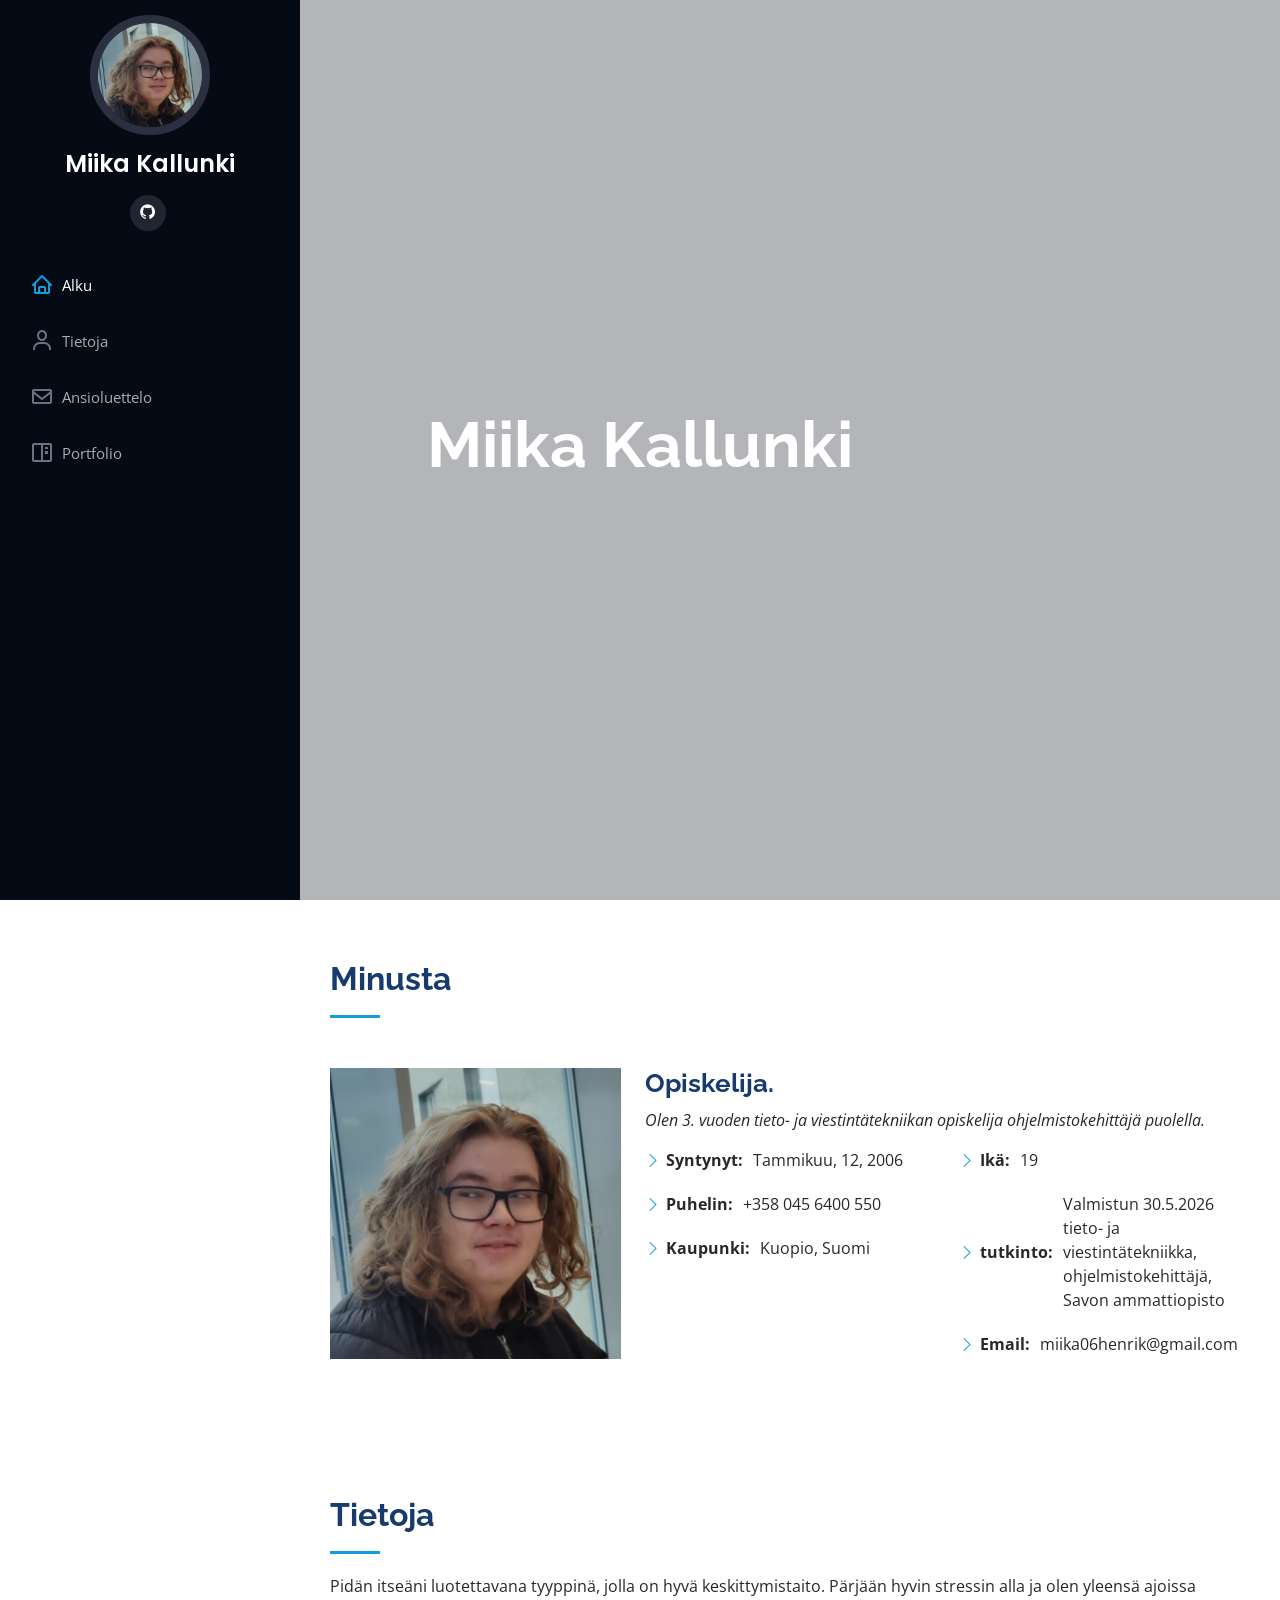
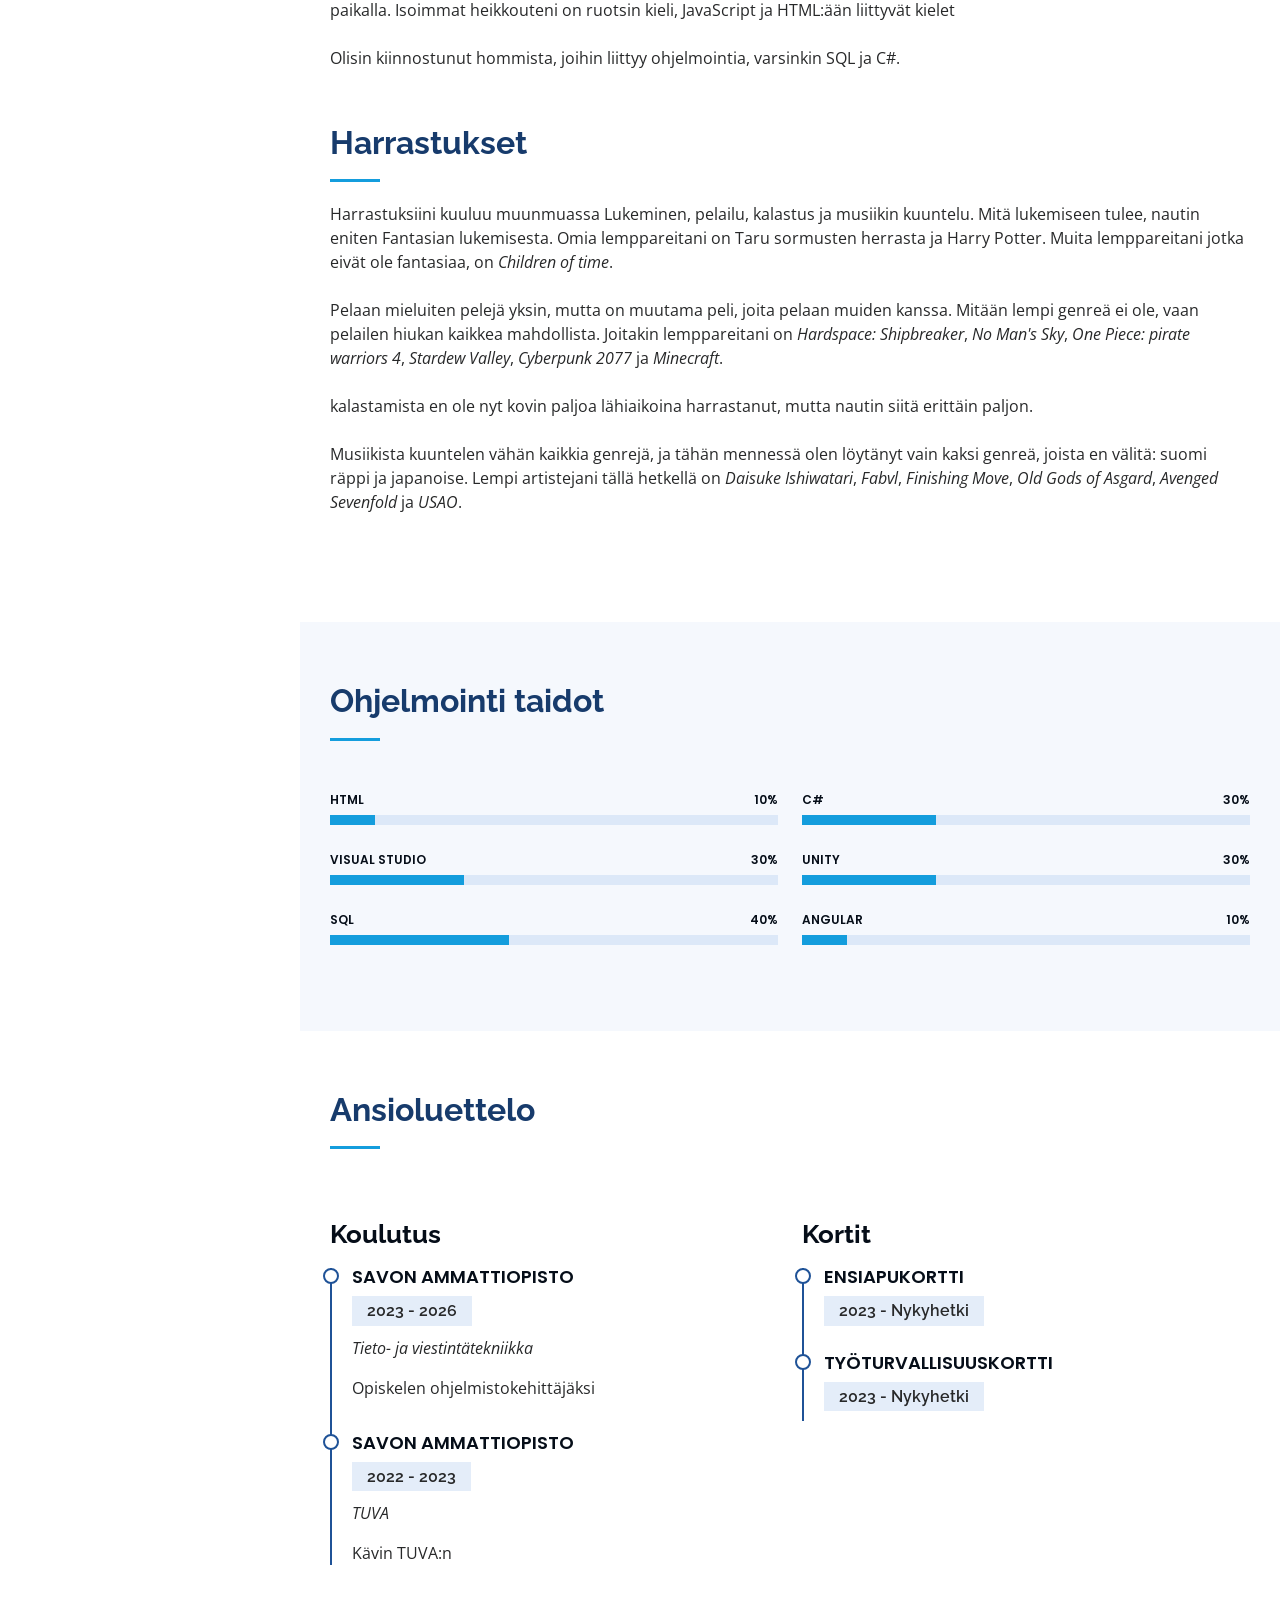
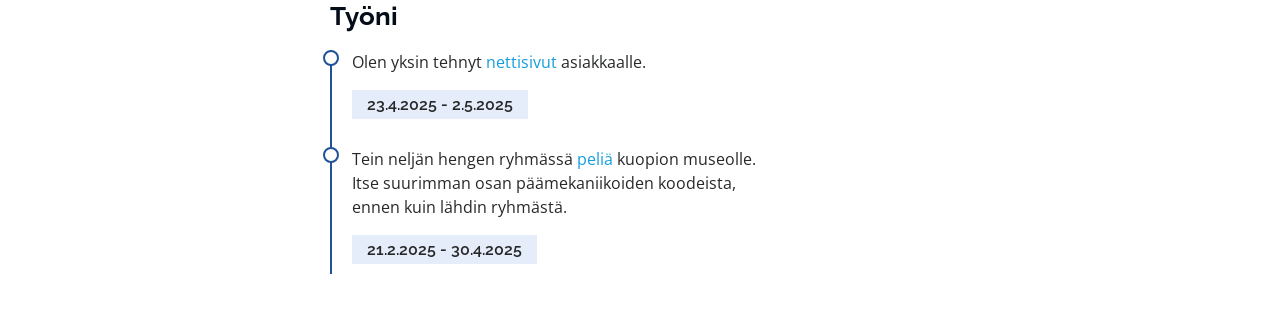
==== commit b0f32bc3: "Update index.html" ====
--- a/index.html
+++ b/index.html
@@ -133,14 +133,17 @@
                   Mitä lukemiseen tulee, nautin eniten Fantasian lukemisesta. Omia lemppareitani on Taru sormusten herrasta ja Harry Potter. Muita lemppareitani jotka eivät ole fantasiaa, on <i>Children of time</i>.
                 </echo>
                 <br>
+                <br>
                 <echo>
                   Pelaan mieluiten pelejä yksin, mutta on muutama peli, joita pelaan muiden kanssa. Mitään lempi genreä ei ole, vaan pelailen hiukan kaikkea mahdollista. Joitakin lemppareitani on <i>Hardspace: Shipbreaker</i>, 
                   <i>No Man's Sky</i>, <i>One Piece: pirate warriors 4</i>, <i>Stardew Valley</i>, <i>Cyberpunk 2077</i> ja <i>Minecraft</i>.
                 </echo>
                 <br>
+                <br>
                 <echo>
                   kalastamista en ole nyt kovin paljoa lähiaikoina harrastanut, mutta nautin siitä erittäin paljon.
                 </echo>
+                <br>
                 <br>
                 <echo>
                   Musiikista kuuntelen vähän kaikkia genrejä, ja tähän mennessä olen löytänyt vain kaksi genreä, joista en välitä: suomi räppi ja japanoise. Lempi artistejani tällä hetkellä on <i>Daisuke Ishiwatari</i>, <i>Fabvl</i>, <i>Finishing Move</i>,
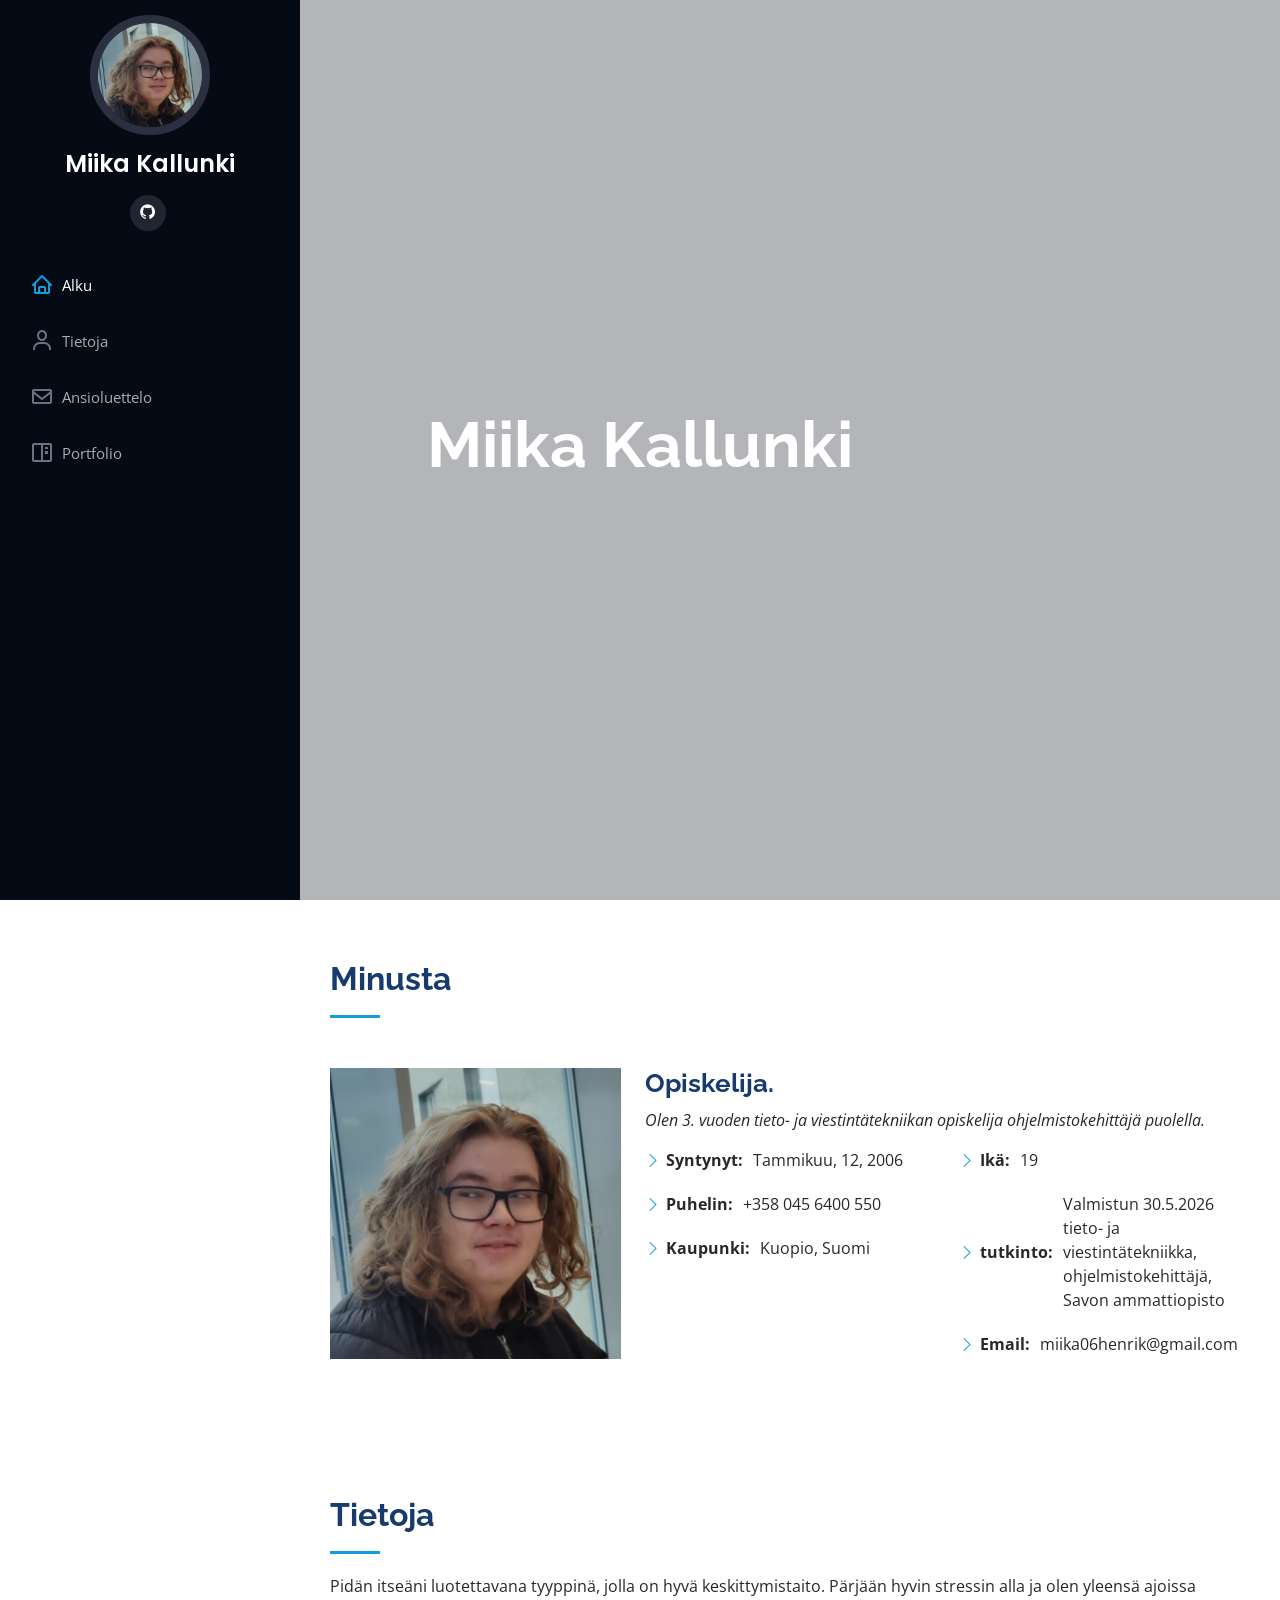
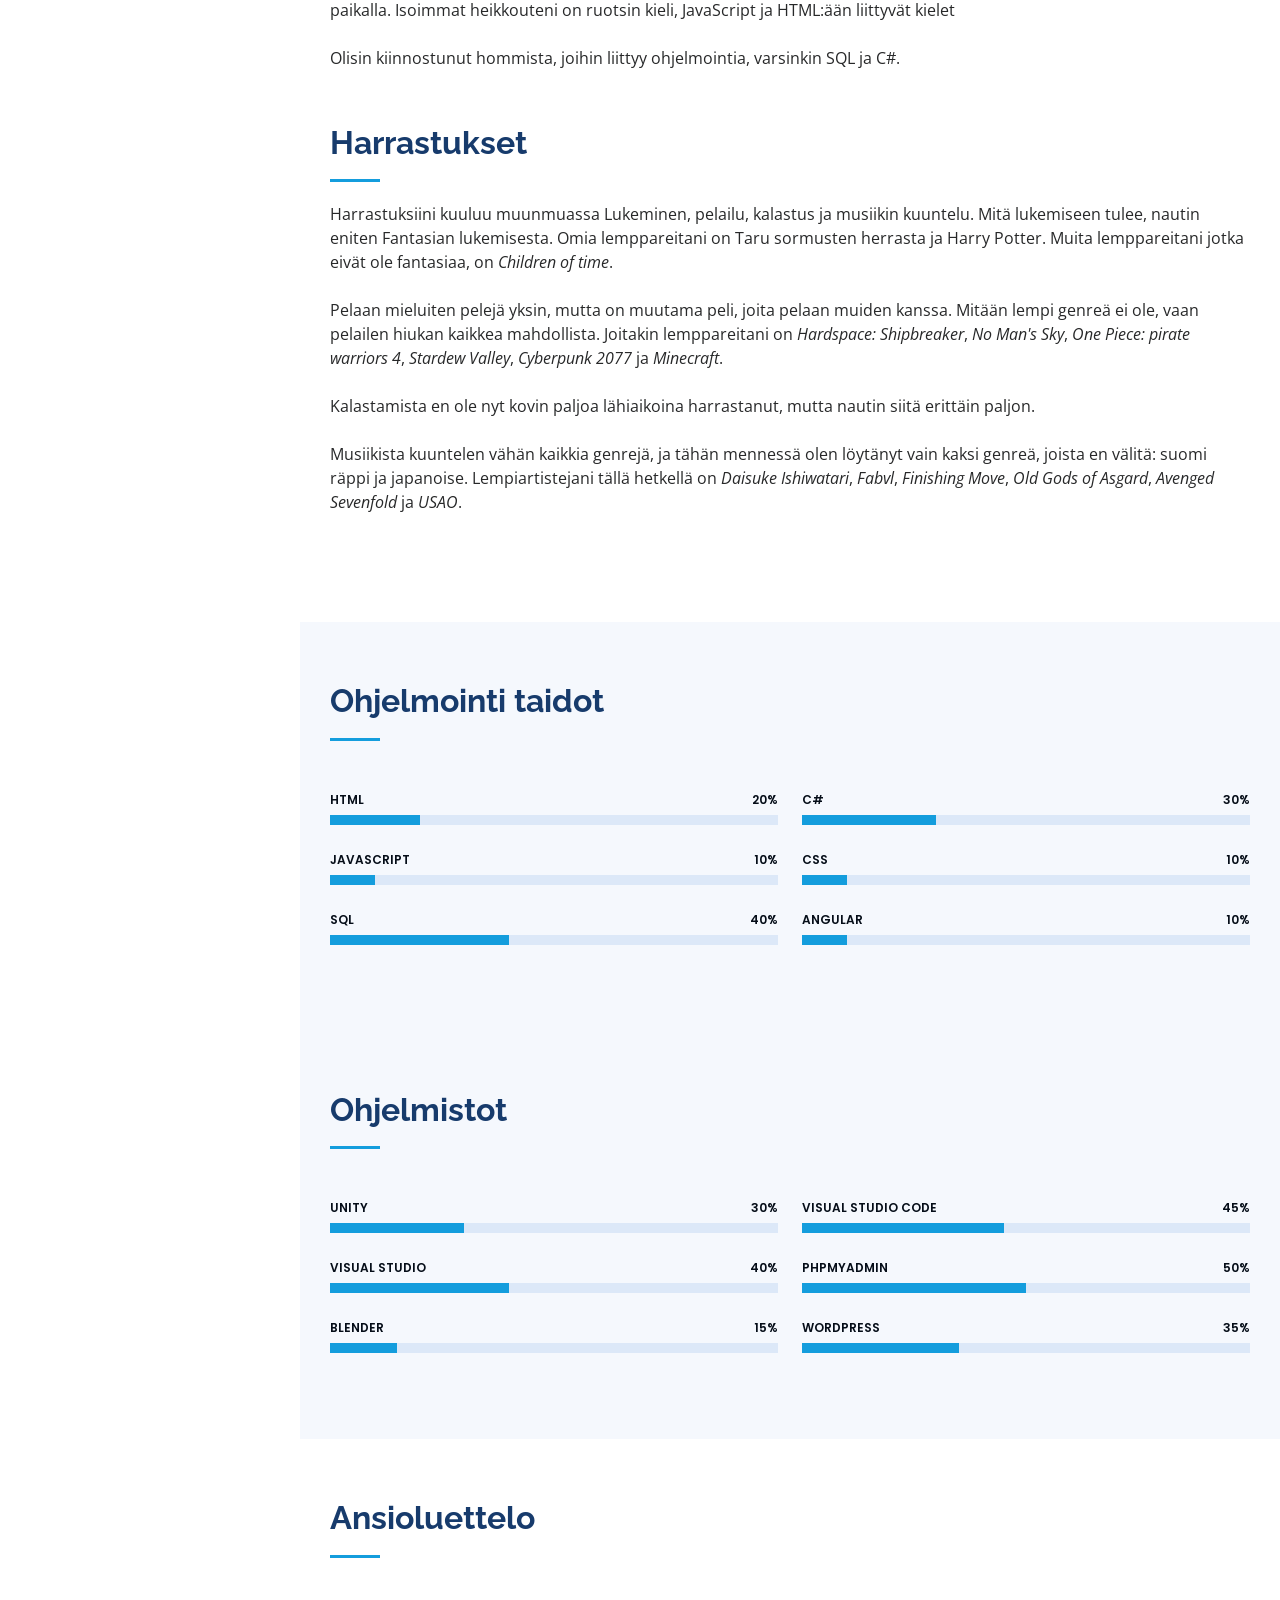
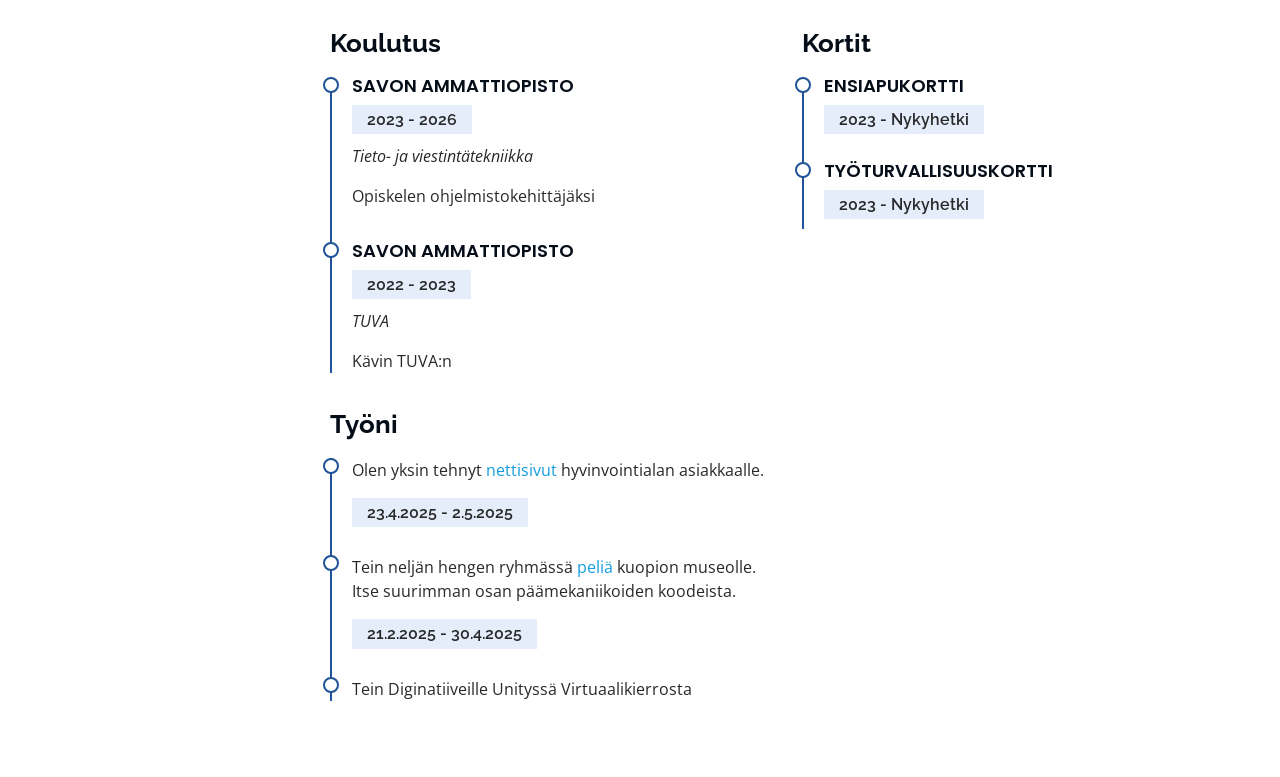
==== commit b5725972: "Update index.html" ====
--- a/index.html
+++ b/index.html
@@ -141,12 +141,12 @@
                 <br>
                 <br>
                 <echo>
-                  kalastamista en ole nyt kovin paljoa lähiaikoina harrastanut, mutta nautin siitä erittäin paljon.
+                  Kalastamista en ole nyt kovin paljoa lähiaikoina harrastanut, mutta nautin siitä erittäin paljon.
                 </echo>
                 <br>
                 <br>
                 <echo>
-                  Musiikista kuuntelen vähän kaikkia genrejä, ja tähän mennessä olen löytänyt vain kaksi genreä, joista en välitä: suomi räppi ja japanoise. Lempi artistejani tällä hetkellä on <i>Daisuke Ishiwatari</i>, <i>Fabvl</i>, <i>Finishing Move</i>,
+                  Musiikista kuuntelen vähän kaikkia genrejä, ja tähän mennessä olen löytänyt vain kaksi genreä, joista en välitä: suomi räppi ja japanoise. Lempiartistejani tällä hetkellä on <i>Daisuke Ishiwatari</i>, <i>Fabvl</i>, <i>Finishing Move</i>,
                   <i>Old Gods of Asgard</i>, <i>Avenged Sevenfold</i> ja <i>USAO</i>.
                 </echo>
               </php>
@@ -173,16 +173,16 @@
           <div class="col-lg-6" data-aos="fade-up">
 
             <div class="progress">
-              <span class="skill">Html <i class="val">10%</i></span>
+              <span class="skill">Html <i class="val">20%</i></span>
+              <div class="progress-bar-wrap">
+                <div class="progress-bar" role="progressbar" aria-valuenow="20" aria-valuemin="0" aria-valuemax="100"></div>
+              </div>
+            </div>
+
+            <div class="progress">
+              <span class="skill">Javascript<i class="val">10%</i></span>
               <div class="progress-bar-wrap">
                 <div class="progress-bar" role="progressbar" aria-valuenow="10" aria-valuemin="0" aria-valuemax="100"></div>
-              </div>
-            </div>
-
-            <div class="progress">
-              <span class="skill">Visual Studio <i class="val">30%</i></span>
-              <div class="progress-bar-wrap">
-                <div class="progress-bar" role="progressbar" aria-valuenow="30" aria-valuemin="0" aria-valuemax="100"></div>
               </div>
             </div>
 
@@ -205,6 +205,39 @@
             </div>
 
             <div class="progress">
+              <span class="skill">Css<i class="val">10%</i></span>
+              <div class="progress-bar-wrap">
+                <div class="progress-bar" role="progressbar" aria-valuenow="10" aria-valuemin="0" aria-valuemax="100"></div>
+              </div>
+            </div>
+
+            <div class="progress">
+              <span class="skill">Angular <i class="val">10%</i></span>
+              <div class="progress-bar-wrap">
+                <div class="progress-bar" role="progressbar" aria-valuenow="10" aria-valuemin="0" aria-valuemax="100"></div>
+              </div>
+            </div>
+
+          </div>
+
+        </div>
+
+      </div>
+    </section><!-- End Skills Section -->
+
+        <!-- ======= Skills Section ======= -->
+    <section id="skills" class="skills section-bg">
+      <div class="container">
+
+        <div class="section-title">
+          <h2>Ohjelmistot</h2>        
+        </div>
+
+        <div class="row skills-content">
+
+          <div class="col-lg-6" data-aos="fade-up">
+
+            <div class="progress">
               <span class="skill">Unity <i class="val">30%</i></span>
               <div class="progress-bar-wrap">
                 <div class="progress-bar" role="progressbar" aria-valuenow="30" aria-valuemin="0" aria-valuemax="100"></div>
@@ -212,9 +245,41 @@
             </div>
 
             <div class="progress">
-              <span class="skill">Angular <i class="val">10%</i></span>
-              <div class="progress-bar-wrap">
-                <div class="progress-bar" role="progressbar" aria-valuenow="10" aria-valuemin="0" aria-valuemax="100"></div>
+              <span class="skill">Visual Studio <i class="val">40%</i></span>
+              <div class="progress-bar-wrap">
+                <div class="progress-bar" role="progressbar" aria-valuenow="40" aria-valuemin="0" aria-valuemax="100"></div>
+              </div>
+            </div>
+
+                        <div class="progress">
+              <span class="skill">Blender <i class="val">15%</i></span>
+              <div class="progress-bar-wrap">
+                <div class="progress-bar" role="progressbar" aria-valuenow="15" aria-valuemin="0" aria-valuemax="100"></div>
+              </div>
+            </div>
+
+          </div>
+
+          <div class="col-lg-6" data-aos="fade-up" data-aos-delay="100">
+
+            <div class="progress">
+              <span class="skill">Visual Studio Code <i class="val">45%</i></span>
+              <div class="progress-bar-wrap">
+                <div class="progress-bar" role="progressbar" aria-valuenow="45" aria-valuemin="0" aria-valuemax="100"></div>
+              </div>
+            </div>
+
+            <div class="progress">
+              <span class="skill">phpMyAdmin <i class="val">50%</i></span>
+              <div class="progress-bar-wrap">
+                <div class="progress-bar" role="progressbar" aria-valuenow="50" aria-valuemin="0" aria-valuemax="100"></div>
+              </div>
+            </div>
+
+            <div class="progress">
+              <span class="skill">WordPress <i class="val">35%</i></span>
+              <div class="progress-bar-wrap">
+                <div class="progress-bar" role="progressbar" aria-valuenow="35" aria-valuemin="0" aria-valuemax="100"></div>
               </div>
             </div>
 
@@ -264,12 +329,15 @@
           <div class="col-lg-6" data-aos="fade-up" data-aos-delay="100">
             <h3 class="resume-title">Työni</h3>
             <div class="resume-item">
-              <p>Olen yksin tehnyt <a href="https://hellittaen.fi/" target="_blank">nettisivut</a> asiakkaalle.</p>
+              <p>Olen yksin tehnyt <a href="https://hellittaen.fi/" target="_blank">nettisivut</a> hyvinvointialan asiakkaalle.</p>
               <h5>23.4.2025 - 2.5.2025</h5>
             </div>
             <div class="resume-item">
-              <p>Tein neljän hengen ryhmässä <a href="https://vassilum.itch.io/museum-demo?secret=z2NEr09Q3dQIlM4OSrsO263rThw" target="_blank">peliä</a> kuopion museolle. Itse suurimman osan päämekaniikoiden koodeista, ennen kuin lähdin ryhmästä.</p>
+              <p>Tein neljän hengen ryhmässä <a href="https://vassilum.itch.io/museum-demo?secret=z2NEr09Q3dQIlM4OSrsO263rThw" target="_blank">peliä</a> kuopion museolle. Itse suurimman osan päämekaniikoiden koodeista.</p>
               <h5>21.2.2025 - 30.4.2025</h5>
+            </div>
+            <div class="resume-item">
+              <p>Tein Diginatiiveille Unityssä Virtuaalikierrosta</p>
             </div>
           </div>
         </div>
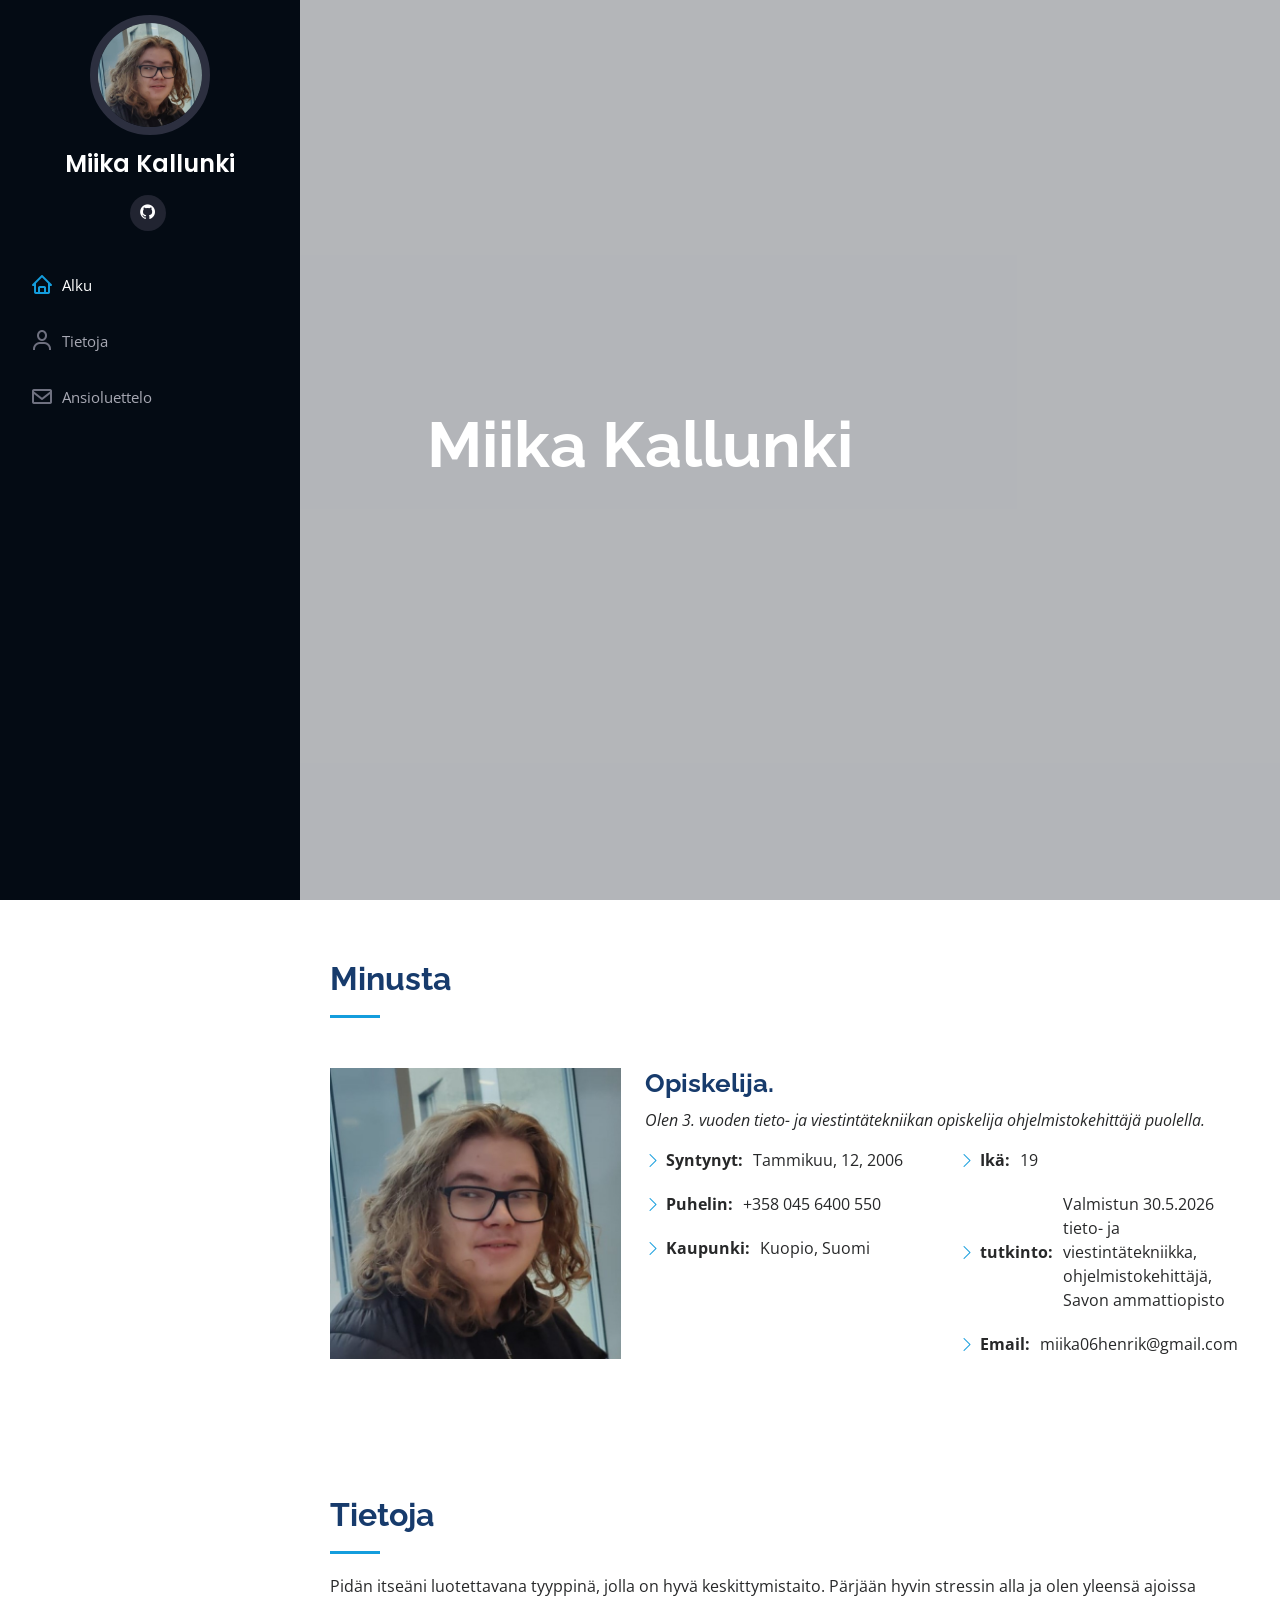
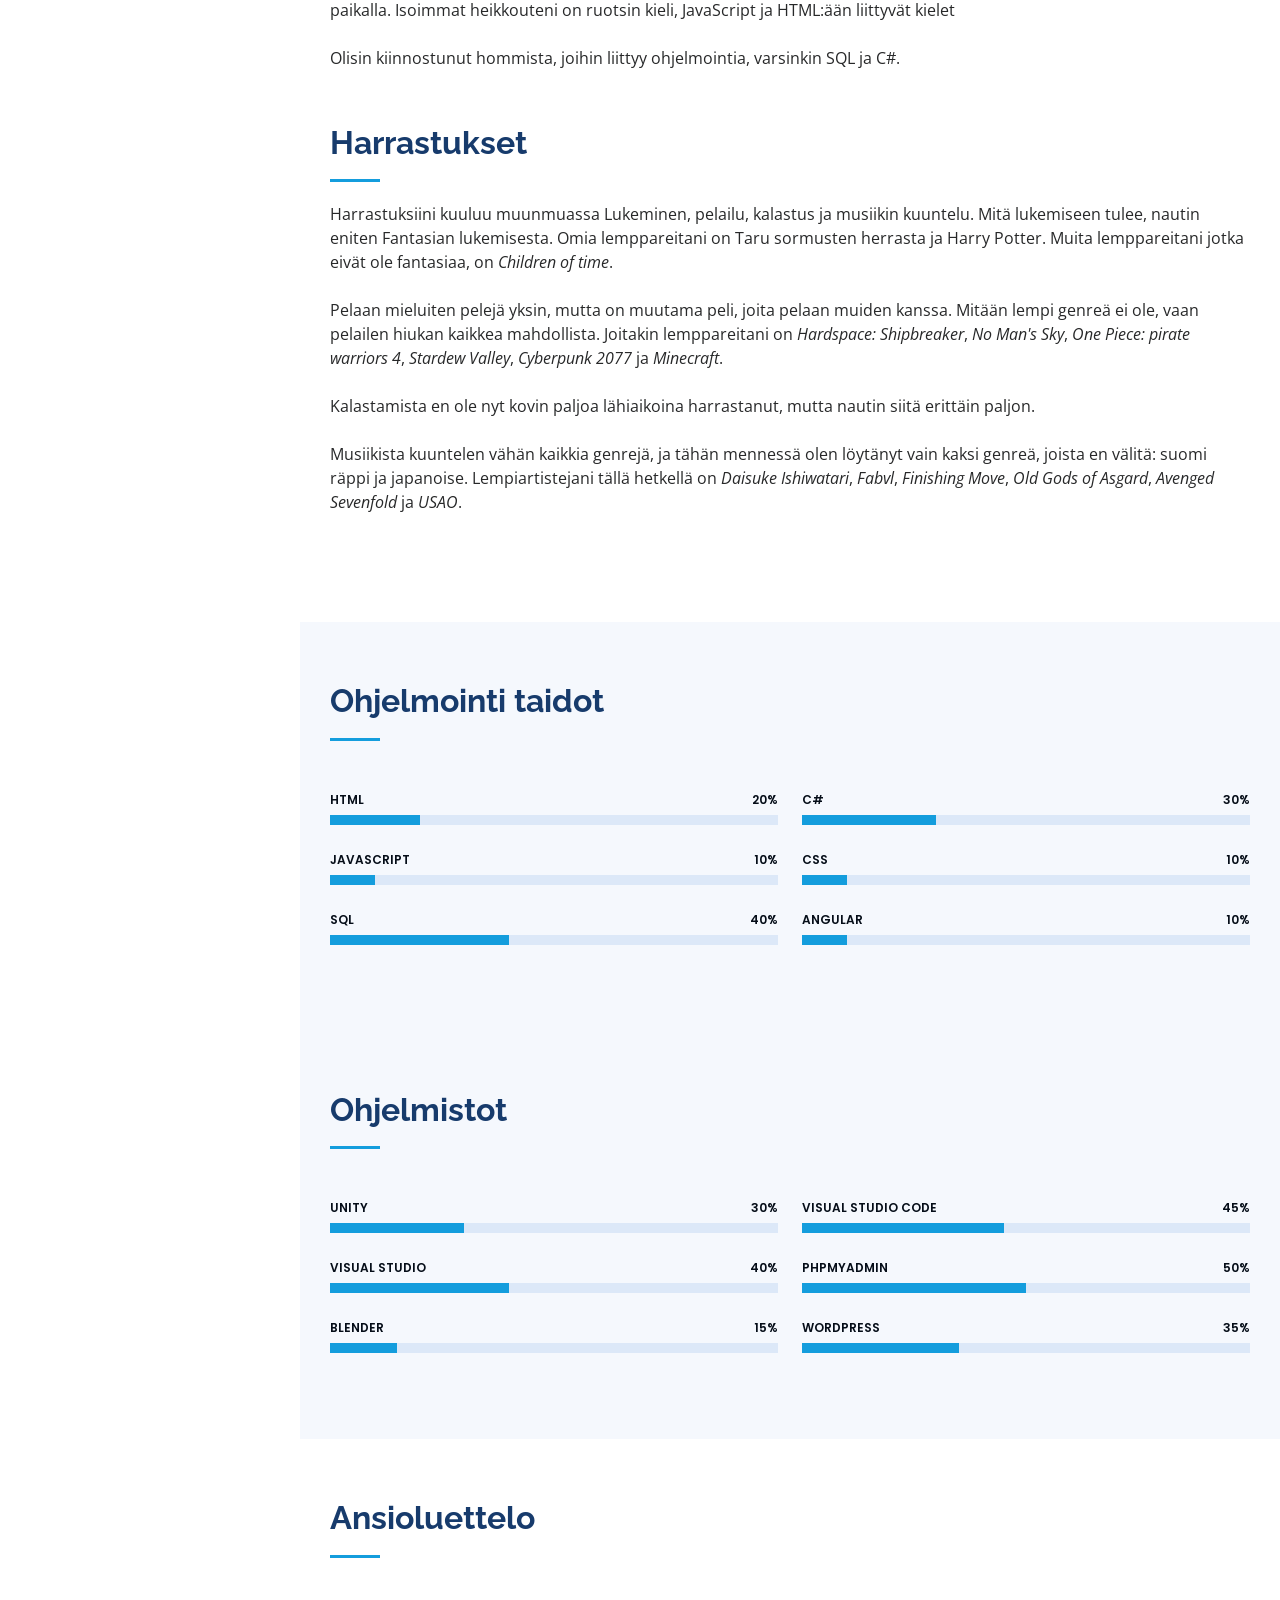
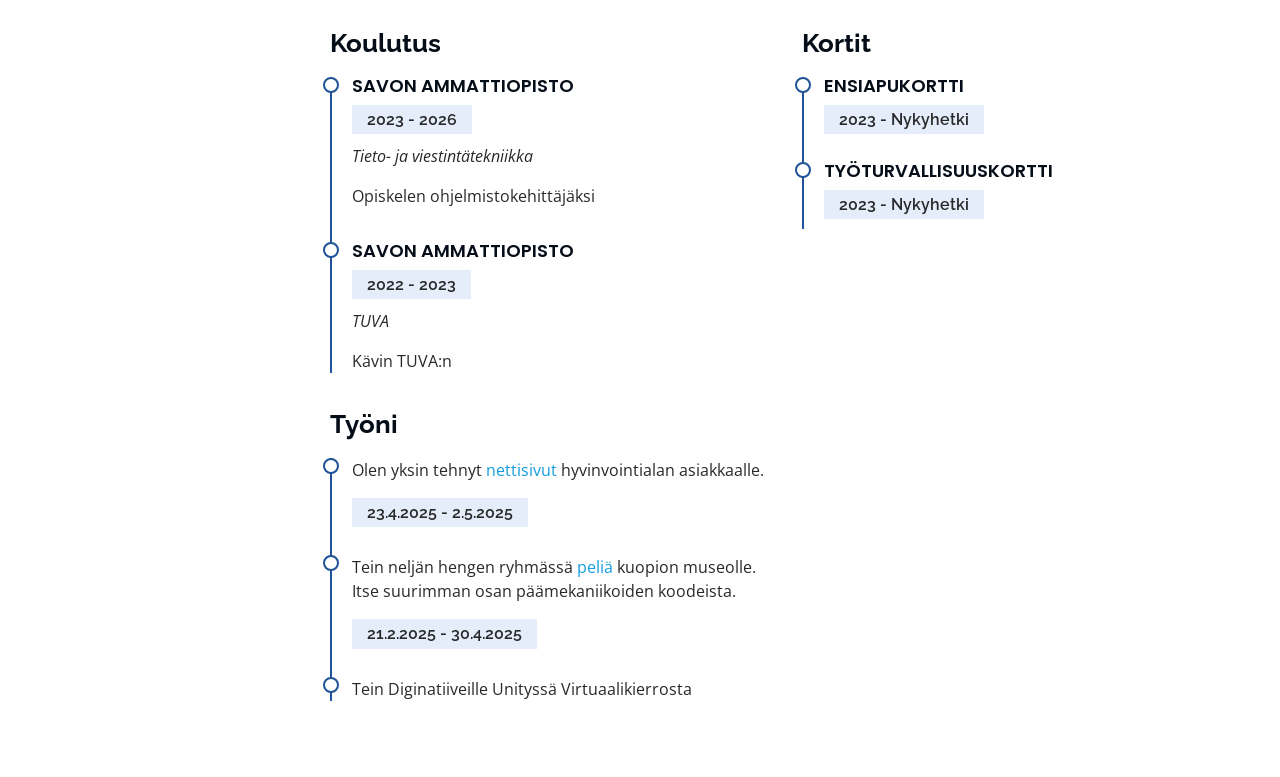
==== commit c761e0d9: "Update index.html" ====
--- a/index.html
+++ b/index.html
@@ -55,7 +55,7 @@
           <li><a href="#hero" class="nav-link scrollto active"><i class="bx bx-home"></i> <span>Alku</span></a></li>
           <li><a href="#about" class="nav-link scrollto"><i class="bx bx-user"></i> <span>Tietoja</span></a></li>
           <li><a href="#resume" class="nav-link scrollto"><i class="bx bx-envelope"></i> <span>Ansioluettelo</span></a></li>
-          <li><a href="#portfolio" class="nav-link scrollto"><i class="bx bx-book-content"></i> <span>Portfolio</span></a></li>
+       <!--   <li><a href="#portfolio" class="nav-link scrollto"><i class="bx bx-book-content"></i> <span>Portfolio</span></a></li> -->
         </ul>
       </nav><!-- .nav-menu -->
     </div>
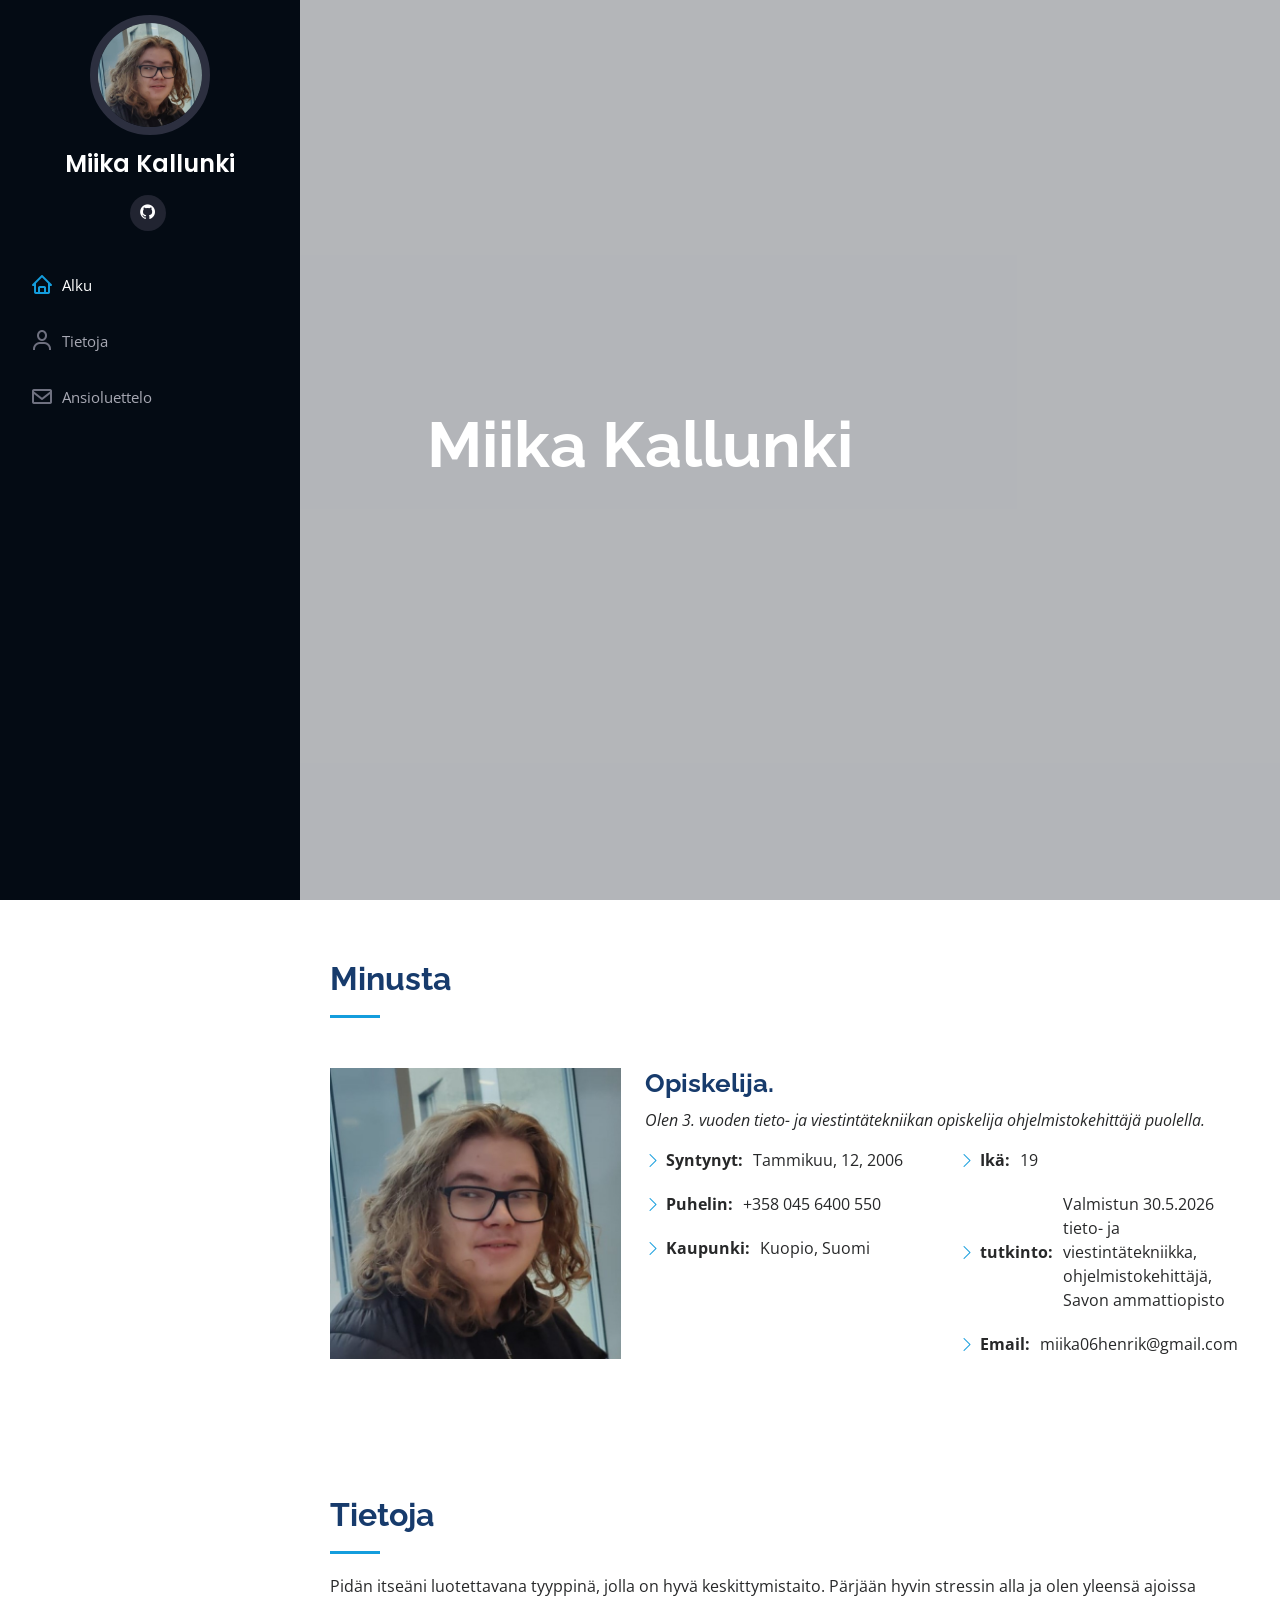
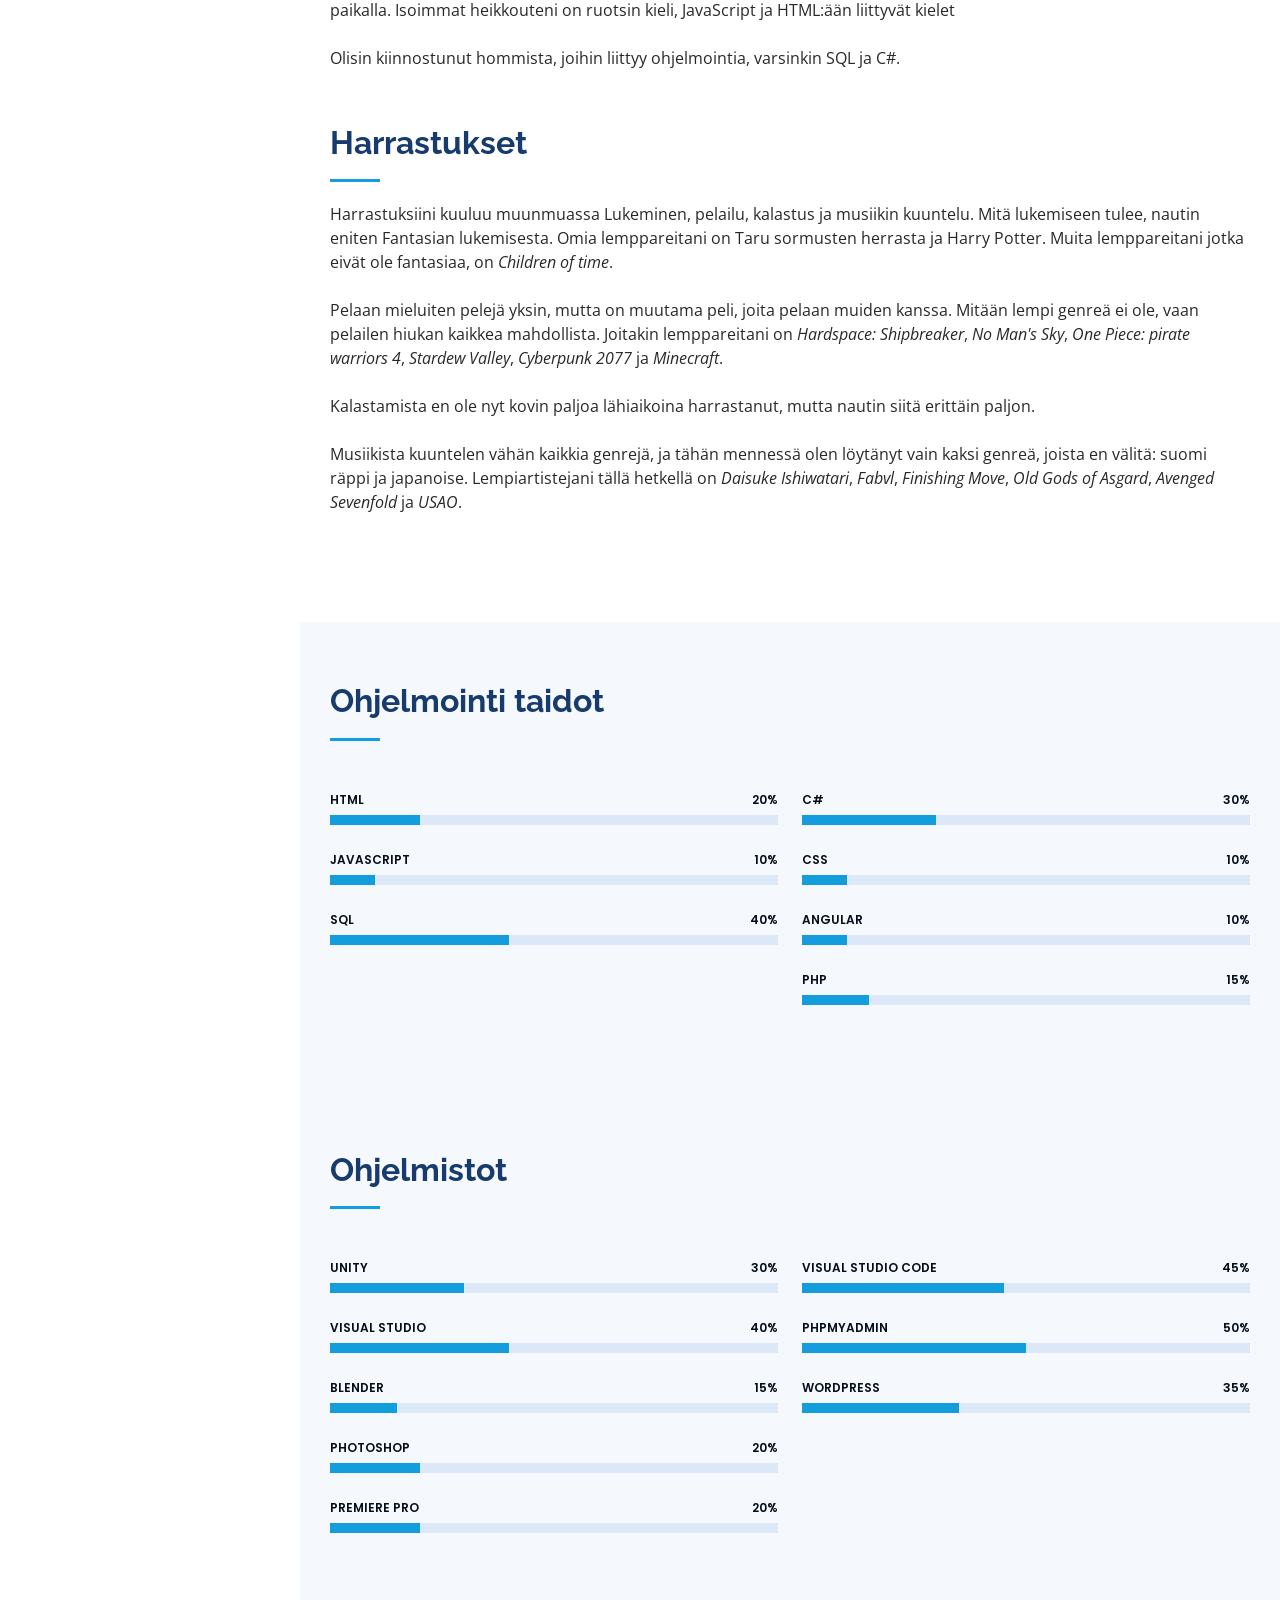
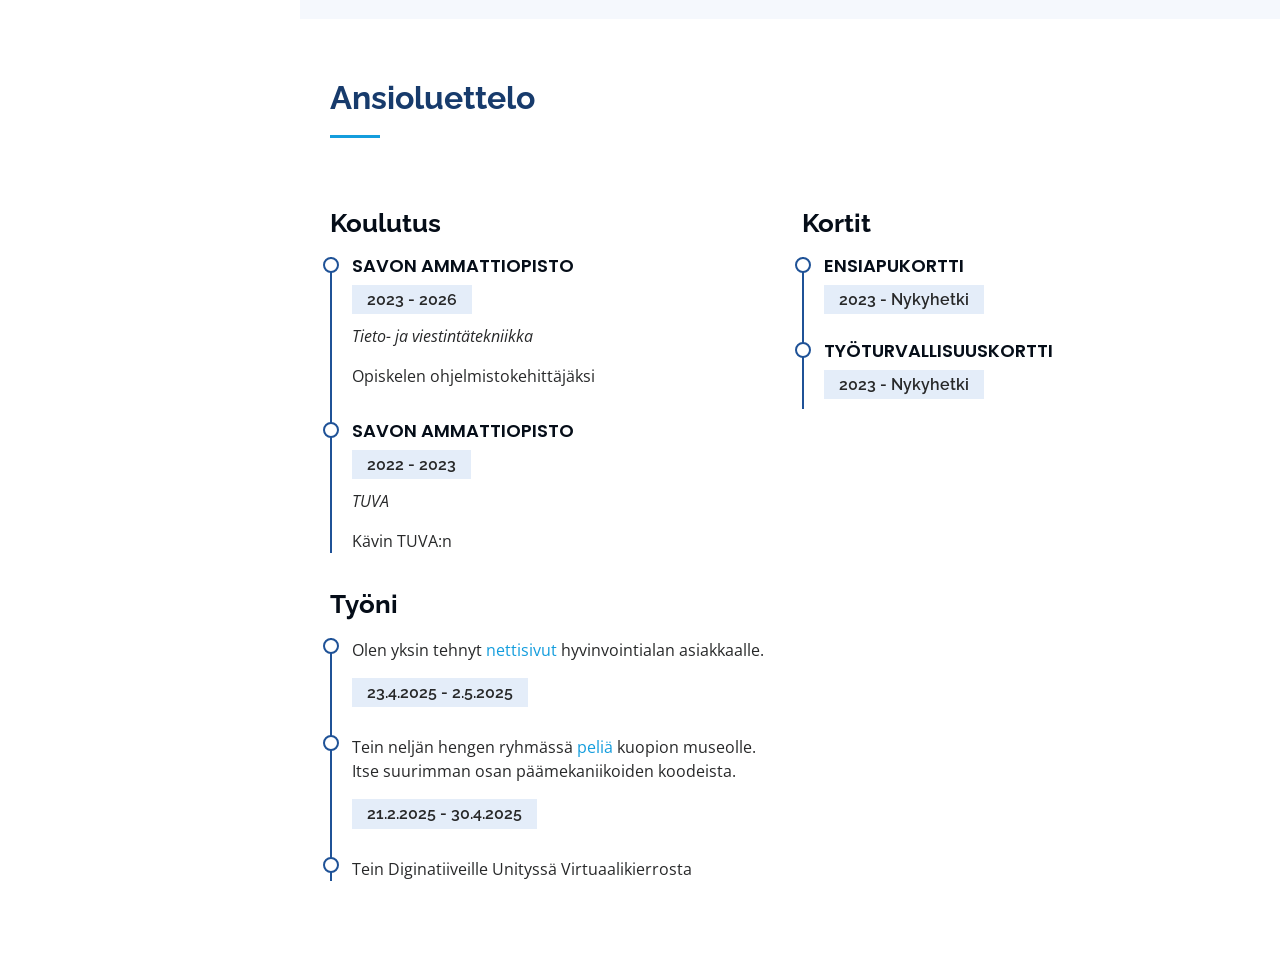
==== commit 87c54ba7: "Update index.html" ====
--- a/index.html
+++ b/index.html
@@ -217,6 +217,12 @@
                 <div class="progress-bar" role="progressbar" aria-valuenow="10" aria-valuemin="0" aria-valuemax="100"></div>
               </div>
             </div>
+            <div class="progress">
+              <span class="skill">PHP <i class="val">15%</i></span>
+              <div class="progress-bar-wrap">
+                <div class="progress-bar" role="progressbar" aria-valuenow="15" aria-valuemin="0" aria-valuemax="100"></div>
+              </div>
+            </div>
 
           </div>
 
@@ -251,10 +257,24 @@
               </div>
             </div>
 
-                        <div class="progress">
+            <div class="progress">
               <span class="skill">Blender <i class="val">15%</i></span>
               <div class="progress-bar-wrap">
                 <div class="progress-bar" role="progressbar" aria-valuenow="15" aria-valuemin="0" aria-valuemax="100"></div>
+              </div>
+            </div>
+
+            <div class="progress">
+              <span class="skill">Photoshop <i class="val">20%</i></span>
+              <div class="progress-bar-wrap">
+                <div class="progress-bar" role="progressbar" aria-valuenow="20" aria-valuemin="0" aria-valuemax="100"></div>
+              </div>
+            </div>
+
+            <div class="progress">
+              <span class="skill">Premiere Pro <i class="val">20%</i></span>
+              <div class="progress-bar-wrap">
+                <div class="progress-bar" role="progressbar" aria-valuenow="20" aria-valuemin="0" aria-valuemax="100"></div>
               </div>
             </div>
 
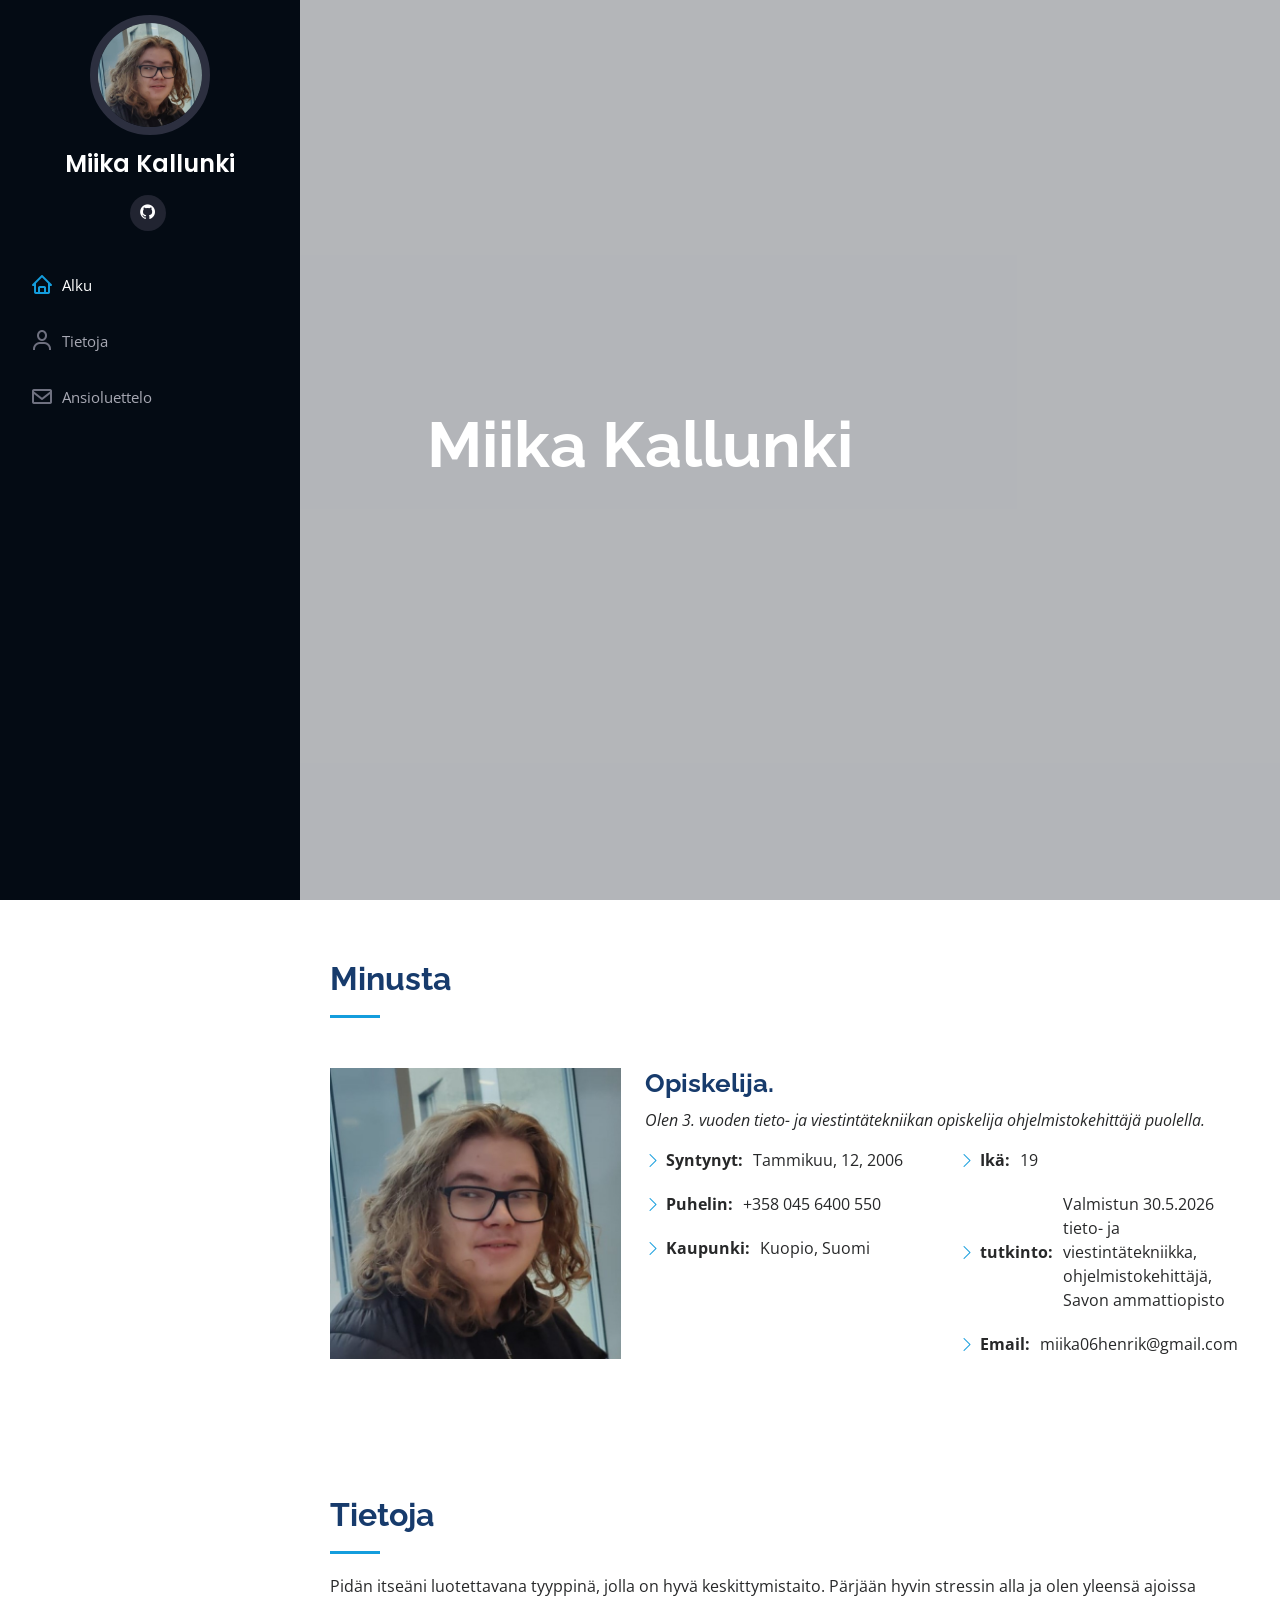
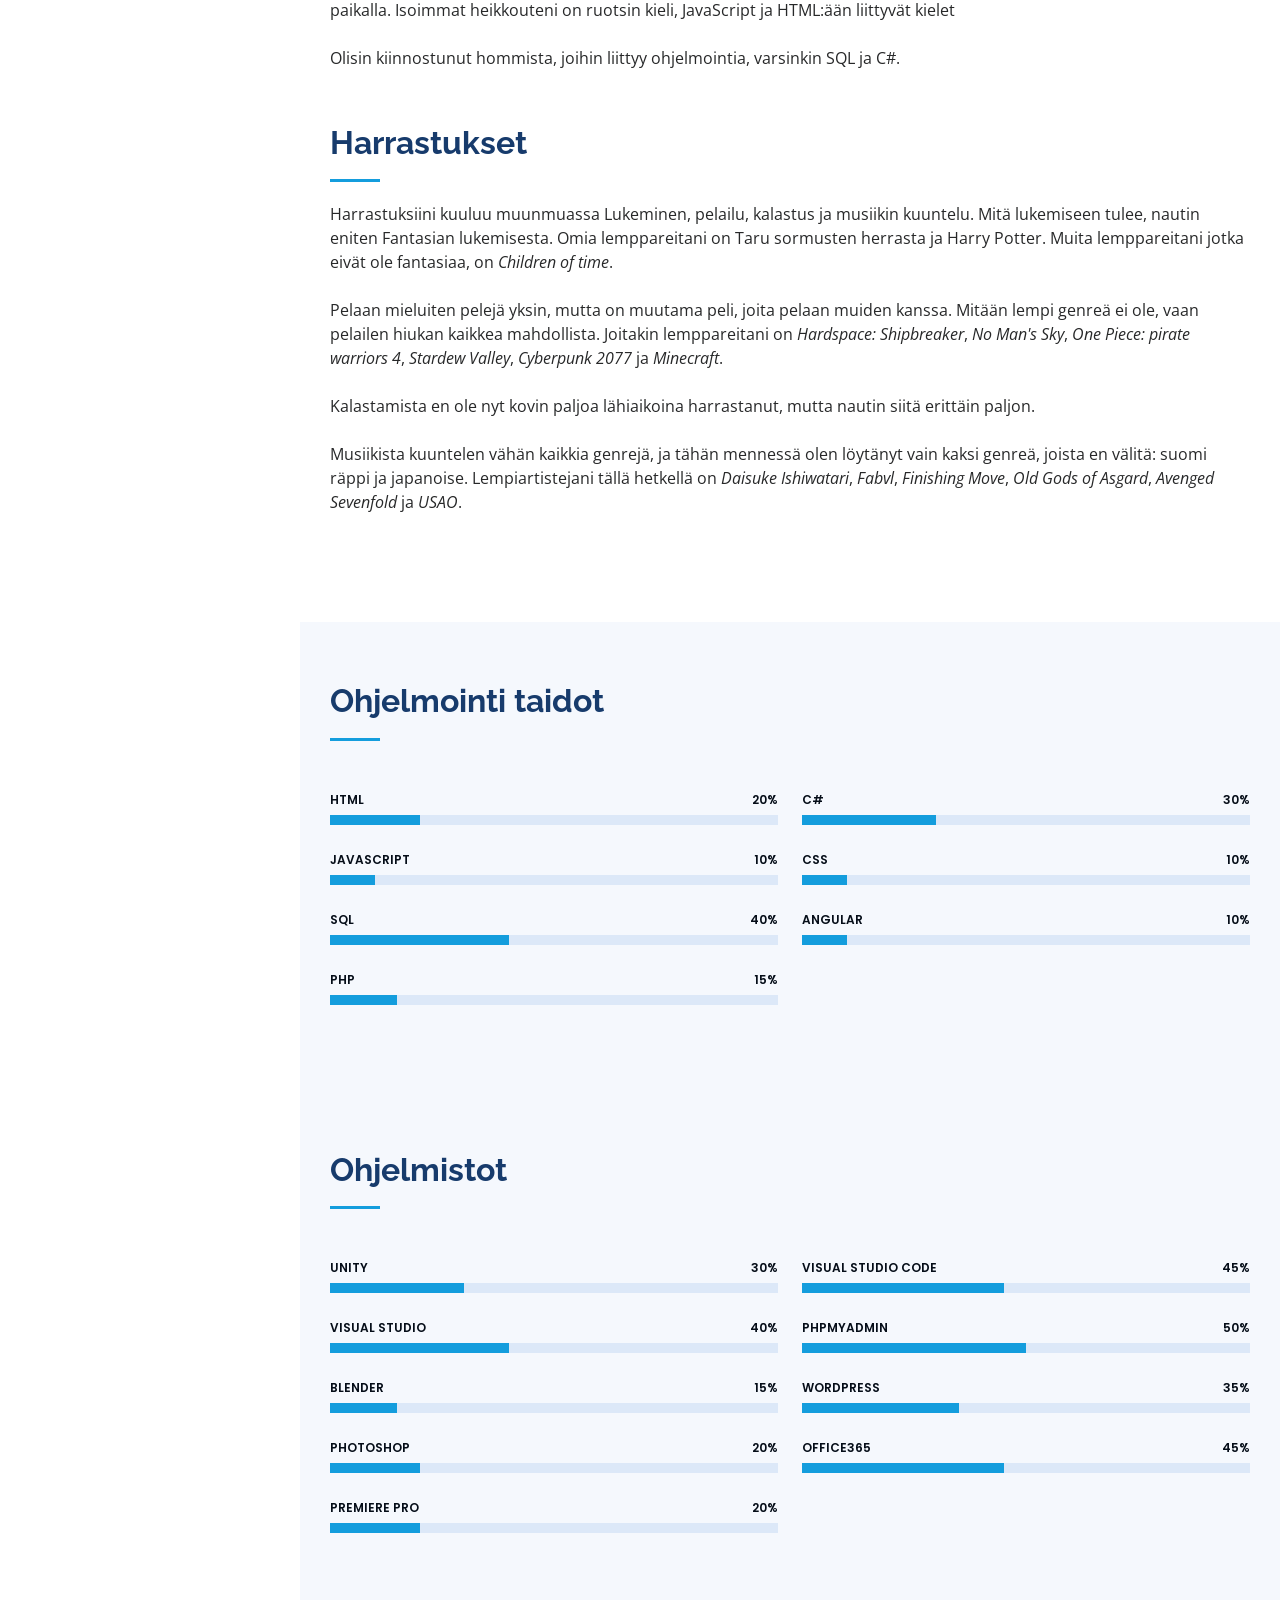
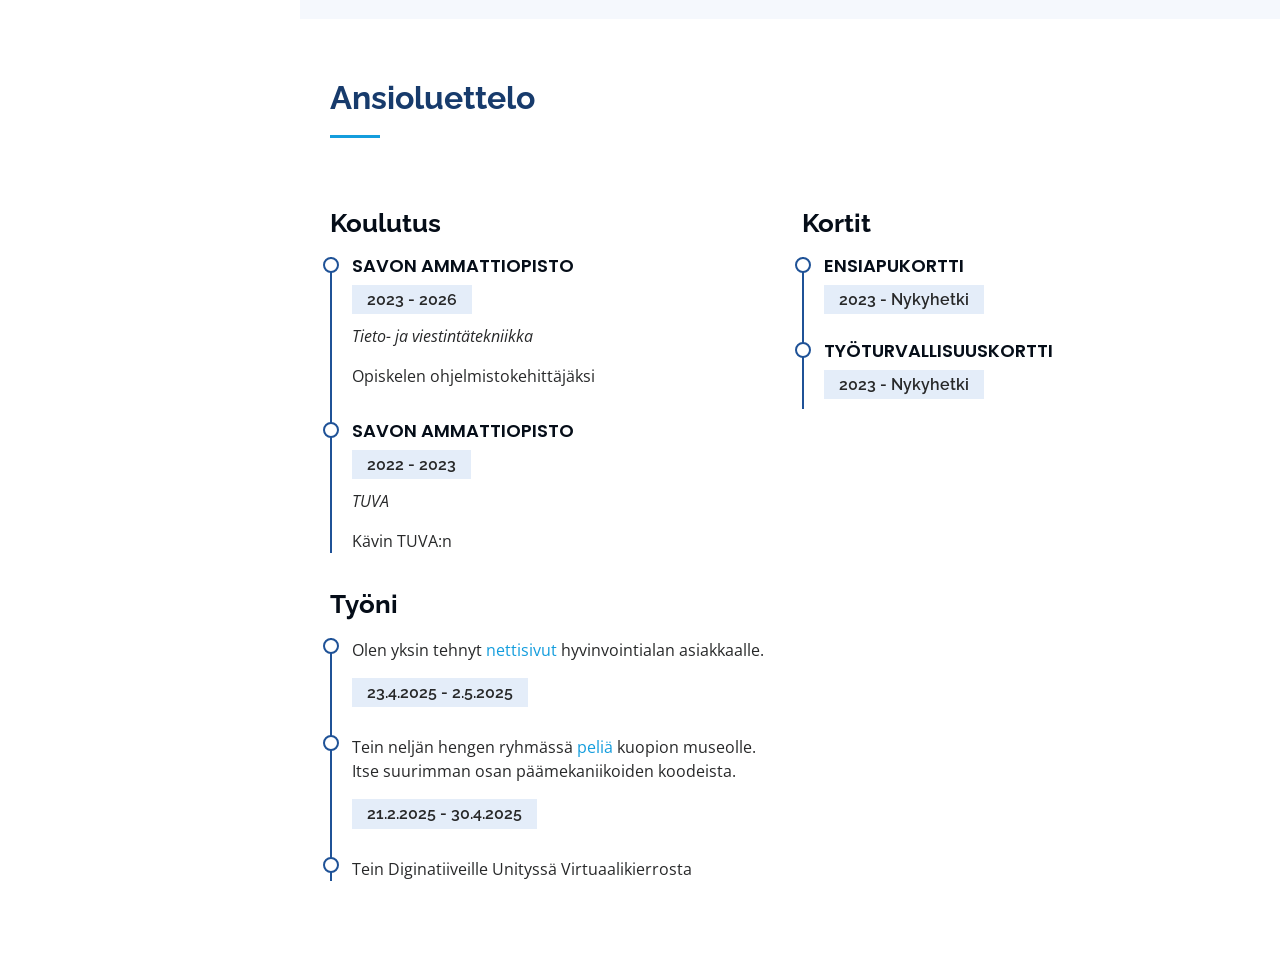
==== commit a125c077: "Update index.html" ====
--- a/index.html
+++ b/index.html
@@ -186,12 +186,18 @@
               </div>
             </div>
 
-                        <div class="progress">
+            <div class="progress">
               <span class="skill">SQL<i class="val">40%</i></span>
               <div class="progress-bar-wrap">
                 <div class="progress-bar" role="progressbar" aria-valuenow="40" aria-valuemin="0" aria-valuemax="100"></div>
               </div>
             </div>
+            <div class="progress">
+              <span class="skill">PHP <i class="val">15%</i></span>
+              <div class="progress-bar-wrap">
+                <div class="progress-bar" role="progressbar" aria-valuenow="15" aria-valuemin="0" aria-valuemax="100"></div>
+              </div>
+            </div>
 
           </div>
 
@@ -217,12 +223,7 @@
                 <div class="progress-bar" role="progressbar" aria-valuenow="10" aria-valuemin="0" aria-valuemax="100"></div>
               </div>
             </div>
-            <div class="progress">
-              <span class="skill">PHP <i class="val">15%</i></span>
-              <div class="progress-bar-wrap">
-                <div class="progress-bar" role="progressbar" aria-valuenow="15" aria-valuemin="0" aria-valuemax="100"></div>
-              </div>
-            </div>
+
 
           </div>
 
@@ -300,6 +301,13 @@
               <span class="skill">WordPress <i class="val">35%</i></span>
               <div class="progress-bar-wrap">
                 <div class="progress-bar" role="progressbar" aria-valuenow="35" aria-valuemin="0" aria-valuemax="100"></div>
+              </div>
+            </div>
+
+            <div class="progress">
+              <span class="skill">Office365 <i class="val">45%</i></span>
+              <div class="progress-bar-wrap">
+                <div class="progress-bar" role="progressbar" aria-valuenow="45" aria-valuemin="0" aria-valuemax="100"></div>
               </div>
             </div>
 
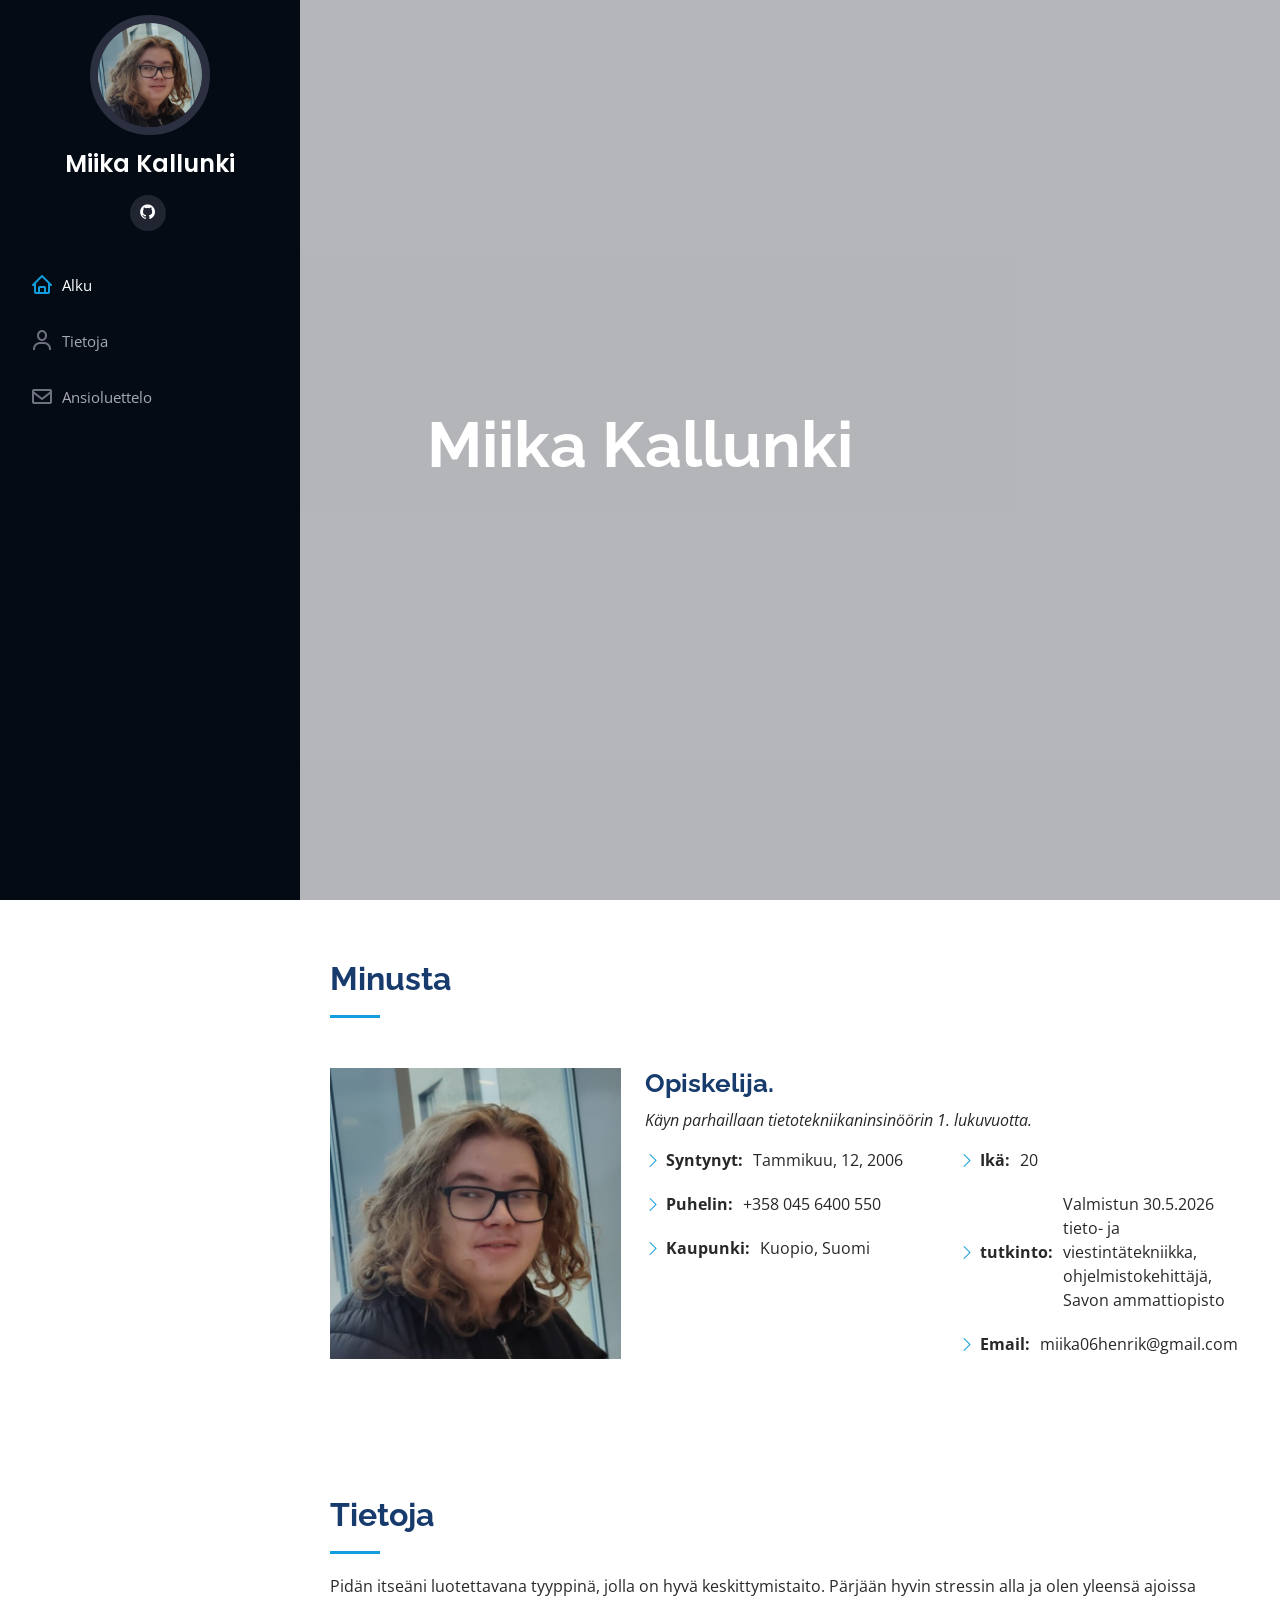
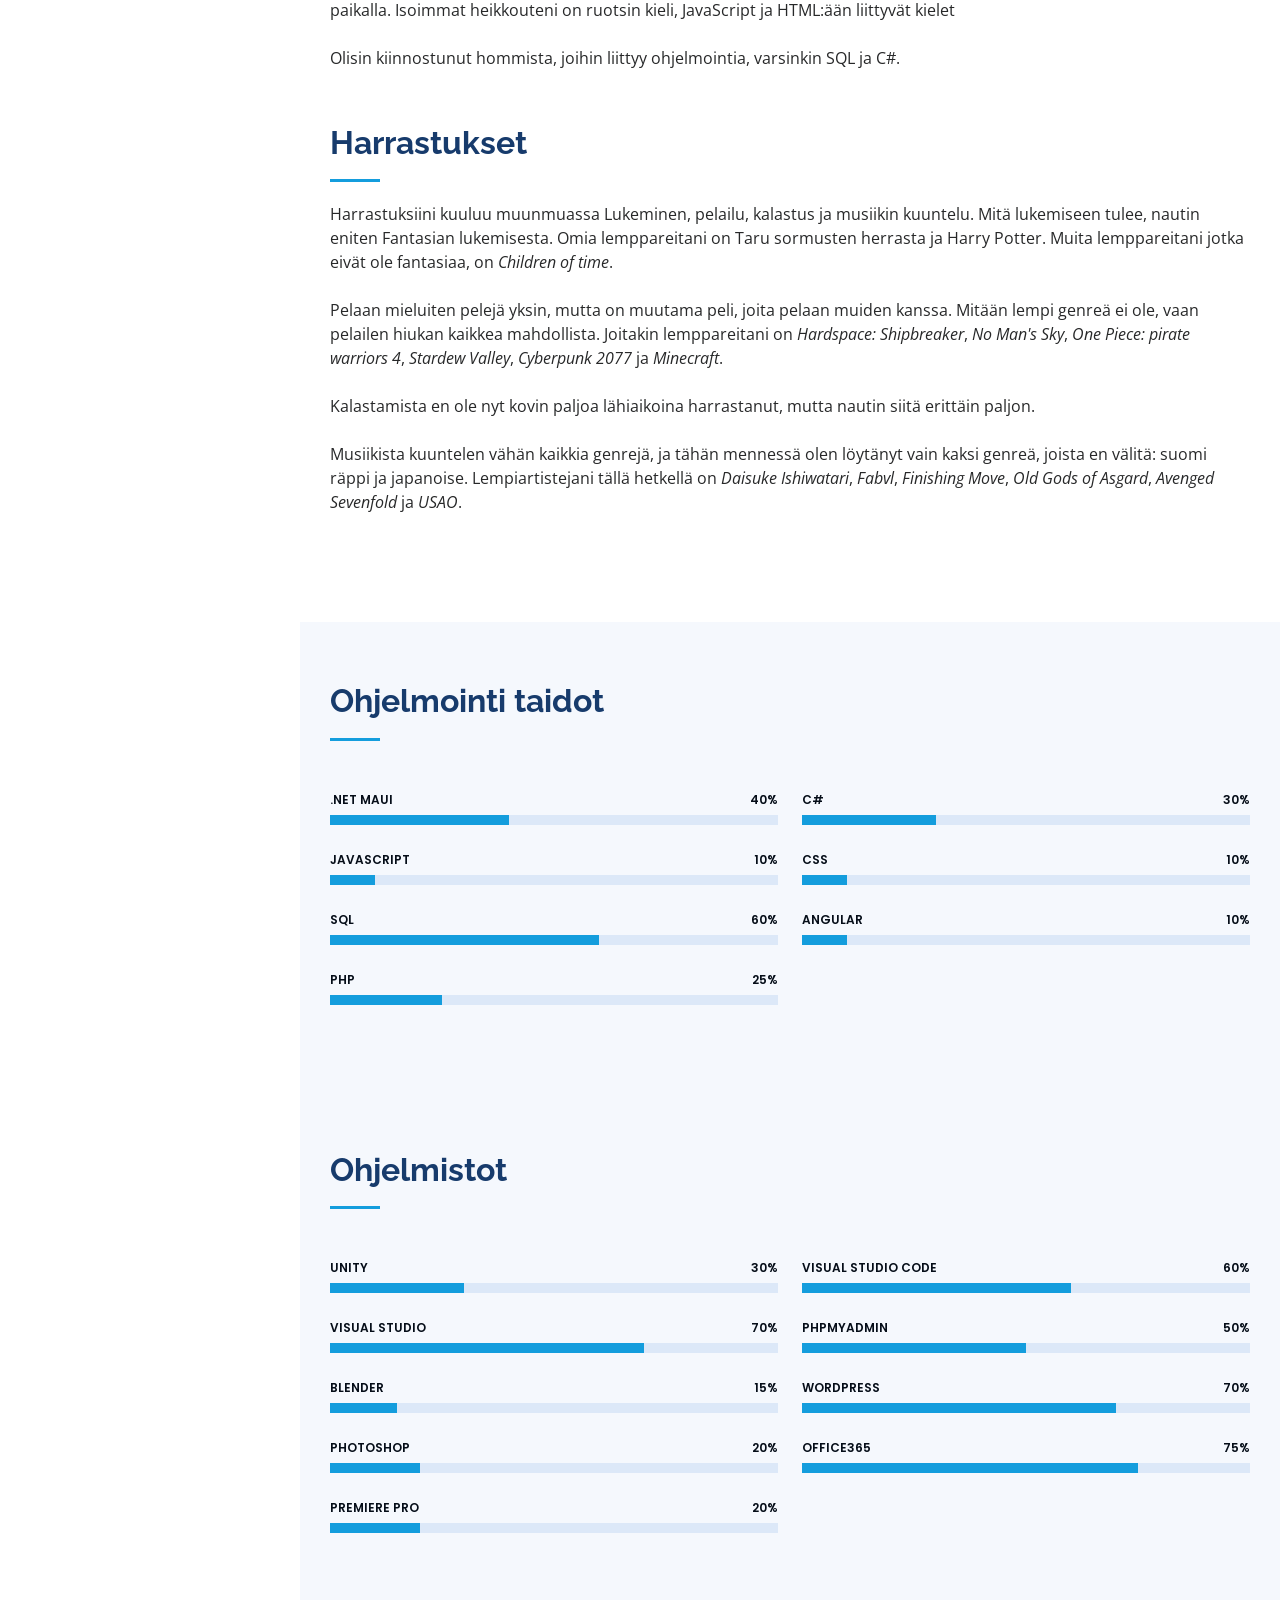
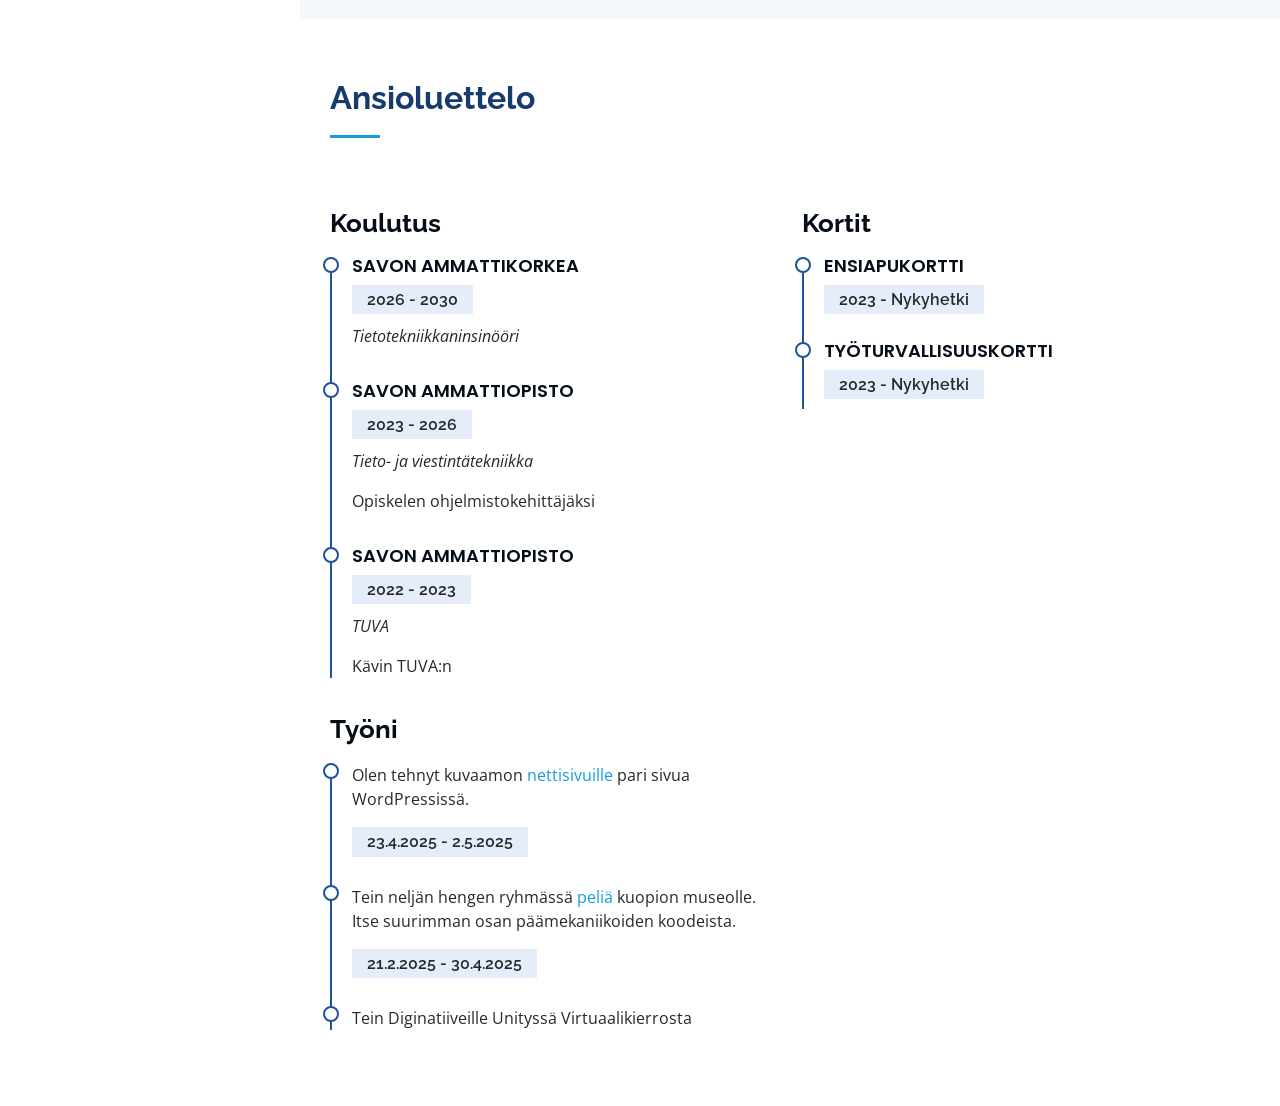
==== commit e7c89c98: "Revise personal details and skill proficiency Updated personal information, skills, and project desc" ====
--- a/index.html
+++ b/index.html
@@ -86,7 +86,7 @@
           <div class="col-lg-8 pt-4 pt-lg-0 content" data-aos="fade-left">
             <h3>Opiskelija.</h3>
             <p class="fst-italic">
-              Olen 3. vuoden tieto- ja viestintätekniikan opiskelija ohjelmistokehittäjä puolella.
+              Käyn parhaillaan tietotekniikaninsinöörin 1. lukuvuotta.
             </p>
             <div class="row">
               <div class="col-lg-6">
@@ -98,7 +98,7 @@
               </div>
               <div class="col-lg-6">
                 <ul>
-                  <li><i class="bi bi-chevron-right"></i> <strong>Ikä:</strong> <span>19</span></li>
+                  <li><i class="bi bi-chevron-right"></i> <strong>Ikä:</strong> <span>20</span></li>
                   <li><i class="bi bi-chevron-right"></i> <strong>tutkinto:</strong> <span>Valmistun 30.5.2026 tieto- ja viestintätekniikka, ohjelmistokehittäjä, Savon ammattiopisto</span></li>
                   <li><i class="bi bi-chevron-right"></i> <strong>Email:</strong> <span>miika06henrik@gmail.com</span></li>
                 </ul>
@@ -173,9 +173,9 @@
           <div class="col-lg-6" data-aos="fade-up">
 
             <div class="progress">
-              <span class="skill">Html <i class="val">20%</i></span>
-              <div class="progress-bar-wrap">
-                <div class="progress-bar" role="progressbar" aria-valuenow="20" aria-valuemin="0" aria-valuemax="100"></div>
+              <span class="skill">.net maui<i class="val">40%</i></span>
+              <div class="progress-bar-wrap">
+                <div class="progress-bar" role="progressbar" aria-valuenow="40" aria-valuemin="0" aria-valuemax="100"></div>
               </div>
             </div>
 
@@ -187,15 +187,15 @@
             </div>
 
             <div class="progress">
-              <span class="skill">SQL<i class="val">40%</i></span>
-              <div class="progress-bar-wrap">
-                <div class="progress-bar" role="progressbar" aria-valuenow="40" aria-valuemin="0" aria-valuemax="100"></div>
-              </div>
-            </div>
-            <div class="progress">
-              <span class="skill">PHP <i class="val">15%</i></span>
-              <div class="progress-bar-wrap">
-                <div class="progress-bar" role="progressbar" aria-valuenow="15" aria-valuemin="0" aria-valuemax="100"></div>
+              <span class="skill">SQL<i class="val">60%</i></span>
+              <div class="progress-bar-wrap">
+                <div class="progress-bar" role="progressbar" aria-valuenow="60" aria-valuemin="0" aria-valuemax="100"></div>
+              </div>
+            </div>
+            <div class="progress">
+              <span class="skill">PHP <i class="val">25%</i></span>
+              <div class="progress-bar-wrap">
+                <div class="progress-bar" role="progressbar" aria-valuenow="25" aria-valuemin="0" aria-valuemax="100"></div>
               </div>
             </div>
 
@@ -252,9 +252,9 @@
             </div>
 
             <div class="progress">
-              <span class="skill">Visual Studio <i class="val">40%</i></span>
-              <div class="progress-bar-wrap">
-                <div class="progress-bar" role="progressbar" aria-valuenow="40" aria-valuemin="0" aria-valuemax="100"></div>
+              <span class="skill">Visual Studio <i class="val">70%</i></span>
+              <div class="progress-bar-wrap">
+                <div class="progress-bar" role="progressbar" aria-valuenow="70" aria-valuemin="0" aria-valuemax="100"></div>
               </div>
             </div>
 
@@ -284,9 +284,9 @@
           <div class="col-lg-6" data-aos="fade-up" data-aos-delay="100">
 
             <div class="progress">
-              <span class="skill">Visual Studio Code <i class="val">45%</i></span>
-              <div class="progress-bar-wrap">
-                <div class="progress-bar" role="progressbar" aria-valuenow="45" aria-valuemin="0" aria-valuemax="100"></div>
+              <span class="skill">Visual Studio Code <i class="val">60%</i></span>
+              <div class="progress-bar-wrap">
+                <div class="progress-bar" role="progressbar" aria-valuenow="60" aria-valuemin="0" aria-valuemax="100"></div>
               </div>
             </div>
 
@@ -298,16 +298,16 @@
             </div>
 
             <div class="progress">
-              <span class="skill">WordPress <i class="val">35%</i></span>
-              <div class="progress-bar-wrap">
-                <div class="progress-bar" role="progressbar" aria-valuenow="35" aria-valuemin="0" aria-valuemax="100"></div>
-              </div>
-            </div>
-
-            <div class="progress">
-              <span class="skill">Office365 <i class="val">45%</i></span>
-              <div class="progress-bar-wrap">
-                <div class="progress-bar" role="progressbar" aria-valuenow="45" aria-valuemin="0" aria-valuemax="100"></div>
+              <span class="skill">WordPress <i class="val">70%</i></span>
+              <div class="progress-bar-wrap">
+                <div class="progress-bar" role="progressbar" aria-valuenow="70" aria-valuemin="0" aria-valuemax="100"></div>
+              </div>
+            </div>
+
+            <div class="progress">
+              <span class="skill">Office365 <i class="val">75%</i></span>
+              <div class="progress-bar-wrap">
+                <div class="progress-bar" role="progressbar" aria-valuenow="75" aria-valuemin="0" aria-valuemax="100"></div>
               </div>
             </div>
 
@@ -330,6 +330,11 @@
           <div class="col-lg-6" data-aos="fade-up">
 
             <h3 class="resume-title">Koulutus</h3>
+            <div class="resume-item">
+              <h4>Savon ammattikorkea</h4>
+              <h5>2026 - 2030</h5>
+              <p><em>Tietotekniikkaninsinööri</em></p>
+            </div>
             <div class="resume-item">
               <h4>Savon ammattiopisto</h4>
               <h5>2023 - 2026</h5>
@@ -357,7 +362,7 @@
           <div class="col-lg-6" data-aos="fade-up" data-aos-delay="100">
             <h3 class="resume-title">Työni</h3>
             <div class="resume-item">
-              <p>Olen yksin tehnyt <a href="https://hellittaen.fi/" target="_blank">nettisivut</a> hyvinvointialan asiakkaalle.</p>
+              <p>Olen tehnyt kuvaamon <a href="https://https://passikuvaki.com//" target="_blank">nettisivuille</a> pari sivua WordPressissä.</p>
               <h5>23.4.2025 - 2.5.2025</h5>
             </div>
             <div class="resume-item">
